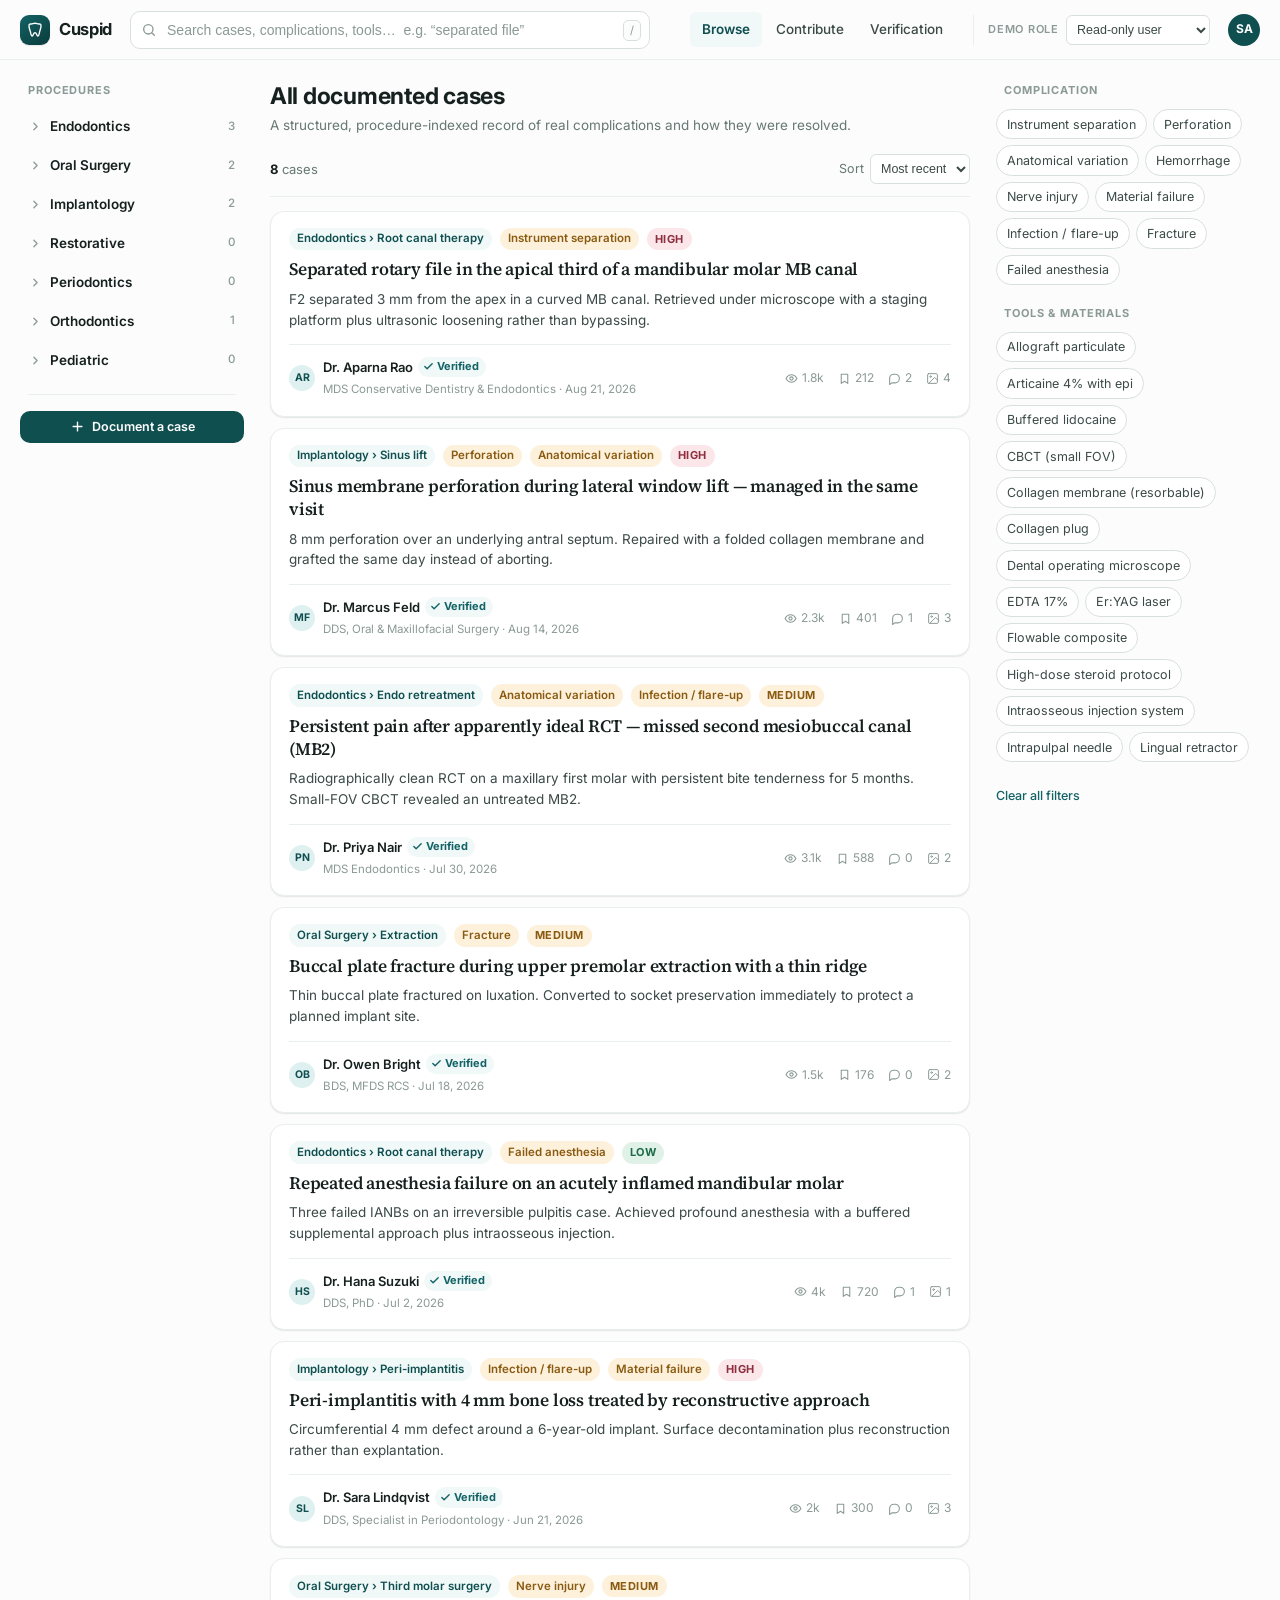
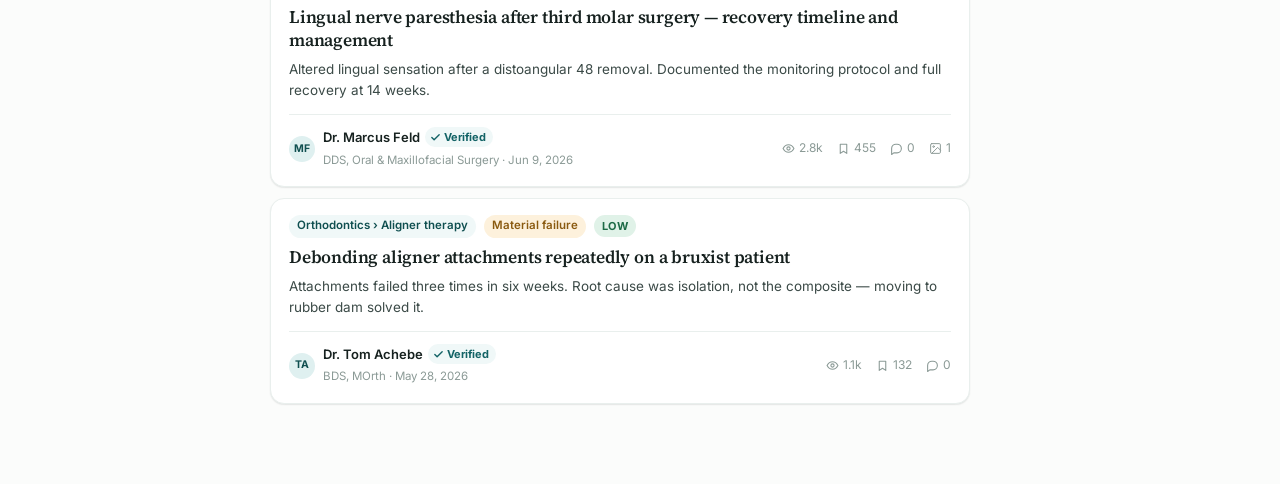
==== prototype/index.html @ 72bc28b9 "First Commit" ====
<!DOCTYPE html>
<html lang="en">
<head>
<meta charset="utf-8">
<meta name="viewport" content="width=device-width, initial-scale=1">
<title>Cuspid — clinical case knowledge base for dentists</title>
<link rel="preconnect" href="https://fonts.googleapis.com">
<link rel="preconnect" href="https://fonts.gstatic.com" crossorigin>
<link href="https://fonts.googleapis.com/css2?family=Inter:wght@400;500;600;700&family=Source+Serif+4:opsz,wght@8..60,400;8..60,600&display=swap" rel="stylesheet">
<link rel="stylesheet" href="styles.css">
</head>
<body>

<!-- ── Top bar ─────────────────────────────────────────────────────────── -->
<header class="topbar">
  <a class="brand" href="#/browse">
    <span class="brand-mark" aria-hidden="true">
      <svg viewBox="0 0 24 24" fill="none" stroke="currentColor" stroke-width="1.8" stroke-linecap="round" stroke-linejoin="round">
        <path d="M12 3c-2.2 0-3.2 1-5 1S4 3.4 4 6.5c0 3 1 4.6 1.7 7.2.6 2.2.8 6.3 2.6 6.3 1.6 0 1.3-4.5 3.7-4.5s2.1 4.5 3.7 4.5c1.8 0 2-4.1 2.6-6.3C19 11.1 20 9.5 20 6.5 20 3.4 18.8 4 17 4s-2.8-1-5-1z"/>
      </svg>
    </span>
    <span class="brand-name">Cuspid</span>
  </a>

  <div class="search-wrap">
    <svg class="search-icon" viewBox="0 0 24 24" fill="none" stroke="currentColor" stroke-width="2" stroke-linecap="round"><circle cx="11" cy="11" r="7"/><path d="m20 20-3.5-3.5"/></svg>
    <input id="globalSearch" class="search" type="search" autocomplete="off"
           placeholder="Search cases, complications, tools…  e.g. “separated file”">
    <kbd class="search-kbd">/</kbd>
  </div>

  <nav class="topnav">
    <a class="topnav-link" href="#/browse">Browse</a>
    <a class="topnav-link" href="#/contribute">Contribute</a>
    <a class="topnav-link" href="#/verify">Verification</a>
  </nav>

  <div class="role-switch" title="Demo only — switch role to see permission differences">
    <span class="role-switch-label">Demo role</span>
    <select id="roleSelect">
      <option value="reader">Read-only user</option>
      <option value="pending">Verification pending</option>
      <option value="contributor">Verified contributor</option>
    </select>
  </div>

  <div class="avatar" id="avatar" title="Dr. Sanskar Agrawal">SA</div>
</header>

<!-- ── Routed view ─────────────────────────────────────────────────────── -->
<main id="view" class="view"></main>

<div id="toast" class="toast" role="status" aria-live="polite"></div>

<script src="data.js"></script>
<script src="app.js"></script>
</body>
</html>
---- prototype/styles.css ----
/* ============================================================
   Cuspid prototype — design tokens
   Calm clinical palette: deep teal primary, warm neutral greys.
   Deliberately not a feed: dense, structured, library-like.
   ============================================================ */
:root {
  --teal-900:#0b3b3c; --teal-800:#0f4f50; --teal-700:#136366;
  --teal-600:#177b7e; --teal-100:#dff0f0; --teal-50:#f0f8f8;

  --ink-900:#16211f; --ink-700:#3b4a47; --ink-500:#677874;
  --ink-400:#8b9a96; --ink-200:#d8e0de; --ink-100:#e9efed;
  --paper:#fbfcfb; --white:#fff;

  --amber-700:#8a5a10; --amber-100:#fdf1dc;
  --rose-700:#8e2f3f;  --rose-100:#fbe6e9;
  --green-700:#1d6b47; --green-100:#e0f2e8;

  --r-sm:6px; --r-md:10px; --r-lg:14px; --r-xl:20px;
  --sh-1:0 1px 2px rgba(16,32,30,.06), 0 1px 1px rgba(16,32,30,.04);
  --sh-2:0 4px 14px rgba(16,32,30,.07), 0 1px 3px rgba(16,32,30,.05);
  --sh-3:0 18px 44px rgba(16,32,30,.13);
  --topbar-h:60px;
}

*,*::before,*::after{box-sizing:border-box}
html,body{margin:0;padding:0}
body{
  font-family:Inter,-apple-system,"Segoe UI",sans-serif;
  color:var(--ink-900); background:var(--paper);
  font-size:14.5px; line-height:1.55;
  -webkit-font-smoothing:antialiased;
}
a{color:inherit;text-decoration:none}
button{font:inherit;cursor:pointer}
h1,h2,h3,h4{margin:0;line-height:1.25;letter-spacing:-.011em}
::selection{background:var(--teal-100)}

/* ── Top bar ─────────────────────────────────────────────── */
.topbar{
  position:sticky; top:0; z-index:50; height:var(--topbar-h);
  display:flex; align-items:center; gap:18px; padding:0 20px;
  background:rgba(251,252,251,.86); backdrop-filter:blur(12px);
  border-bottom:1px solid var(--ink-100);
}
.brand{display:flex;align-items:center;gap:9px;flex-shrink:0}
.brand-mark{
  width:30px;height:30px;border-radius:9px;display:grid;place-items:center;
  background:linear-gradient(145deg,var(--teal-700),var(--teal-900));
  color:#fff;box-shadow:var(--sh-1);
}
.brand-mark svg{width:18px;height:18px}
.brand-name{font-weight:700;font-size:16.5px;letter-spacing:-.02em}

.search-wrap{position:relative;flex:1;max-width:520px}
.search{
  width:100%;height:38px;padding:0 38px 0 36px;
  border:1px solid var(--ink-200);border-radius:var(--r-md);
  background:var(--white);color:var(--ink-900);font-size:14px;
  transition:border-color .15s, box-shadow .15s;
}
.search::placeholder{color:var(--ink-400)}
.search:focus{outline:none;border-color:var(--teal-600);box-shadow:0 0 0 3px var(--teal-50)}
.search-icon{position:absolute;left:11px;top:11px;width:16px;height:16px;color:var(--ink-400)}
.search-kbd{
  position:absolute;right:9px;top:9px;font-size:11px;font-family:inherit;
  color:var(--ink-400);border:1px solid var(--ink-200);border-radius:5px;
  padding:1px 6px;background:var(--paper);
}
.search:focus ~ .search-kbd{display:none}

.topnav{display:flex;gap:2px;margin-left:auto}
.topnav-link{
  padding:7px 12px;border-radius:var(--r-sm);font-weight:500;
  color:var(--ink-700);font-size:13.5px;transition:background .13s,color .13s;
}
.topnav-link:hover{background:var(--ink-100);color:var(--ink-900)}
.topnav-link.active{background:var(--teal-50);color:var(--teal-800);font-weight:600}

.role-switch{display:flex;align-items:center;gap:7px;padding-left:14px;border-left:1px solid var(--ink-100)}
.role-switch-label{font-size:11px;text-transform:uppercase;letter-spacing:.07em;color:var(--ink-400);font-weight:600}
#roleSelect{
  height:30px;border:1px solid var(--ink-200);border-radius:var(--r-sm);
  background:var(--white);color:var(--ink-700);font-size:12.5px;padding:0 6px;
}
.avatar{
  width:32px;height:32px;border-radius:50%;display:grid;place-items:center;
  background:var(--teal-800);color:#fff;font-size:12px;font-weight:700;flex-shrink:0;
}

/* ── Layout ──────────────────────────────────────────────── */
.view{max-width:1400px;margin:0 auto;padding:22px 20px 80px}
.layout{display:grid;grid-template-columns:224px minmax(0,1fr) 264px;gap:26px;align-items:start}
.rail{position:sticky;top:calc(var(--topbar-h) + 22px)}

/* ── Sidebar: procedure taxonomy ─────────────────────────── */
.rail-title{
  font-size:11px;font-weight:700;text-transform:uppercase;letter-spacing:.08em;
  color:var(--ink-400);margin:0 0 10px 8px;
}
.tax-group{margin-bottom:4px}
.tax-parent{
  display:flex;align-items:center;gap:8px;width:100%;text-align:left;
  padding:7px 9px;border:0;background:none;border-radius:var(--r-sm);
  font-weight:600;font-size:13.5px;color:var(--ink-900);
}
.tax-parent:hover{background:var(--ink-100)}
.tax-parent .chev{width:13px;height:13px;color:var(--ink-400);transition:transform .16s}
.tax-group.open .tax-parent .chev{transform:rotate(90deg)}
.tax-parent .cnt{margin-left:auto;font-size:11.5px;color:var(--ink-400);font-weight:500}
.tax-children{display:none;padding:2px 0 6px 21px}
.tax-group.open .tax-children{display:block}
.tax-child{
  display:flex;align-items:center;width:100%;text-align:left;gap:8px;
  padding:5.5px 9px;border:0;background:none;border-radius:var(--r-sm);
  font-size:13px;color:var(--ink-700);
}
.tax-child:hover{background:var(--ink-100);color:var(--ink-900)}
.tax-child.active{background:var(--teal-800);color:#fff;font-weight:600}
.tax-child.active .cnt{color:rgba(255,255,255,.75)}
.tax-child .cnt{margin-left:auto;font-size:11.5px;color:var(--ink-400)}
.rail-divider{height:1px;background:var(--ink-100);margin:16px 8px}

/* ── Filters (right rail) ────────────────────────────────── */
.filter-block{margin-bottom:20px}
.chips{display:flex;flex-wrap:wrap;gap:6px}
.chip{
  padding:4.5px 10px;border:1px solid var(--ink-200);border-radius:999px;
  background:var(--white);font-size:12.5px;color:var(--ink-700);
  transition:all .13s;
}
.chip:hover{border-color:var(--teal-600);color:var(--teal-800)}
.chip.on{background:var(--teal-800);border-color:var(--teal-800);color:#fff;font-weight:500}
.clear-link{
  margin-top:4px;font-size:12.5px;color:var(--teal-700);font-weight:500;
  background:none;border:0;padding:0;
}
.clear-link:hover{text-decoration:underline}

/* ── Results header ─────────────────────────────────────── */
.page-head{margin-bottom:18px}
.page-head h1{font-size:23px;font-weight:700}
.page-head .sub{color:var(--ink-500);font-size:13.5px;margin-top:4px}
.crumbs{font-size:12.5px;color:var(--ink-400);margin-bottom:6px;font-weight:500}
.results-bar{
  display:flex;align-items:center;gap:12px;margin-bottom:14px;
  padding-bottom:12px;border-bottom:1px solid var(--ink-100);
}
.results-count{font-size:13px;color:var(--ink-500)}
.results-count b{color:var(--ink-900)}
.sort-wrap{margin-left:auto;display:flex;align-items:center;gap:6px}
.sort-wrap span{font-size:12.5px;color:var(--ink-500)}
#sortSelect{
  height:30px;border:1px solid var(--ink-200);border-radius:var(--r-sm);
  background:var(--white);font-size:12.5px;padding:0 6px;color:var(--ink-700);
}

/* ── Case cards ─────────────────────────────────────────── */
.case-list{display:flex;flex-direction:column;gap:11px}
.case-card{
  display:block;background:var(--white);border:1px solid var(--ink-100);
  border-radius:var(--r-lg);padding:16px 18px;box-shadow:var(--sh-1);
  transition:box-shadow .16s, border-color .16s, transform .16s;
}
.case-card:hover{box-shadow:var(--sh-2);border-color:var(--ink-200);transform:translateY(-1px)}
.case-meta-top{display:flex;align-items:center;gap:8px;flex-wrap:wrap;margin-bottom:8px}
.case-title{font-family:"Source Serif 4",Georgia,serif;font-size:17.5px;font-weight:600;line-height:1.32}
.case-summary{color:var(--ink-700);font-size:13.5px;margin-top:7px}
.case-foot{display:flex;align-items:center;gap:14px;margin-top:13px;padding-top:12px;border-top:1px solid var(--ink-100);flex-wrap:wrap}
.byline{display:flex;align-items:center;gap:8px;min-width:0}
.byline .av{
  width:26px;height:26px;border-radius:50%;flex-shrink:0;display:grid;place-items:center;
  background:var(--teal-100);color:var(--teal-800);font-size:10.5px;font-weight:700;
}
.byline-name{font-size:13px;font-weight:600;display:flex;align-items:center;gap:5px}
.byline-sub{font-size:11.5px;color:var(--ink-400)}
.stat-row{margin-left:auto;display:flex;gap:14px;font-size:12px;color:var(--ink-400)}
.stat-row span{display:flex;align-items:center;gap:4px}
.stat-row svg{width:13px;height:13px}

/* ── Badges / tags ──────────────────────────────────────── */
.tag{
  font-size:11.5px;font-weight:600;padding:2.5px 8px;border-radius:999px;
  background:var(--ink-100);color:var(--ink-700);white-space:nowrap;
}
.tag-proc{background:var(--teal-50);color:var(--teal-800)}
.tag-comp{background:var(--amber-100);color:var(--amber-700)}
.tag-tool{background:var(--white);border:1px solid var(--ink-200);color:var(--ink-700);font-weight:500}
.diff{font-size:11px;font-weight:700;letter-spacing:.04em;text-transform:uppercase;padding:2.5px 8px;border-radius:999px}
.diff-Low{background:var(--green-100);color:var(--green-700)}
.diff-Medium{background:var(--amber-100);color:var(--amber-700)}
.diff-High{background:var(--rose-100);color:var(--rose-700)}
.verified{
  display:inline-flex;align-items:center;gap:3px;font-size:11px;font-weight:700;
  color:var(--teal-700);background:var(--teal-50);padding:1.5px 7px 1.5px 5px;border-radius:999px;
}
.verified svg{width:11px;height:11px}

/* ── Buttons ────────────────────────────────────────────── */
.btn{
  display:inline-flex;align-items:center;justify-content:center;gap:7px;
  height:38px;padding:0 16px;border-radius:var(--r-md);border:1px solid transparent;
  font-weight:600;font-size:13.5px;transition:all .14s;
}
.btn svg{width:15px;height:15px}
.btn-primary{background:var(--teal-800);color:#fff}
.btn-primary:hover{background:var(--teal-900)}
.btn-ghost{background:var(--white);border-color:var(--ink-200);color:var(--ink-900)}
.btn-ghost:hover{border-color:var(--ink-400);background:var(--paper)}
.btn-block{width:100%}
.btn[disabled]{opacity:.5;cursor:not-allowed}
.btn-sm{height:32px;padding:0 12px;font-size:12.5px}

/* ── Case detail ────────────────────────────────────────── */
.detail{display:grid;grid-template-columns:minmax(0,1fr) 288px;gap:34px;align-items:start;max-width:1180px;margin:0 auto}
.back-link{display:inline-flex;align-items:center;gap:6px;font-size:13px;color:var(--ink-500);font-weight:500;margin-bottom:14px}
.back-link:hover{color:var(--teal-800)}
.back-link svg{width:14px;height:14px}
.detail h1{font-family:"Source Serif 4",Georgia,serif;font-size:31px;font-weight:600;line-height:1.22;margin-bottom:12px}
.detail-byline{
  display:flex;align-items:center;gap:11px;padding:13px 0;
  border-top:1px solid var(--ink-100);border-bottom:1px solid var(--ink-100);margin-bottom:26px;
}
.detail-byline .av{width:38px;height:38px;font-size:13px}

.section{margin-bottom:28px}
.section-label{
  font-size:11px;font-weight:700;text-transform:uppercase;letter-spacing:.09em;
  color:var(--teal-700);margin-bottom:9px;
}
.section p{margin:0;color:var(--ink-700);font-size:15px;line-height:1.68}
.steps{margin:0;padding:0;list-style:none;counter-reset:s}
.steps li{
  counter-increment:s;position:relative;padding:0 0 15px 38px;
  color:var(--ink-700);font-size:14.5px;line-height:1.6;
}
.steps li::before{
  content:counter(s);position:absolute;left:0;top:0;
  width:25px;height:25px;border-radius:50%;display:grid;place-items:center;
  background:var(--teal-50);color:var(--teal-800);font-size:11.5px;font-weight:700;
}
.steps li:not(:last-child)::after{
  content:"";position:absolute;left:12px;top:29px;bottom:4px;width:1.5px;background:var(--ink-100);
}
.callout{
  background:var(--teal-50);border:1px solid var(--teal-100);
  border-radius:var(--r-lg);padding:16px 18px;
}
.callout .section-label{margin-bottom:8px}
.callout ul{margin:0;padding-left:19px}
.callout li{color:var(--ink-700);font-size:14.5px;line-height:1.6;margin-bottom:7px}
.callout li:last-child{margin-bottom:0}
.outcome{
  border-left:3px solid var(--green-700);background:var(--green-100);
  padding:13px 16px;border-radius:0 var(--r-md) var(--r-md) 0;
}
.outcome p{color:#14512f}

/* media grid */
.media-grid{display:grid;grid-template-columns:repeat(auto-fill,minmax(155px,1fr));gap:11px}
.media-item{
  aspect-ratio:4/3;border-radius:var(--r-md);border:1px solid var(--ink-200);
  background:linear-gradient(150deg,#eef3f2,#e2eae8);
  display:flex;flex-direction:column;align-items:center;justify-content:center;gap:7px;
  color:var(--ink-500);font-size:11.5px;text-align:center;padding:10px;position:relative;overflow:hidden;
}
.media-item svg{width:22px;height:22px;color:var(--ink-400)}
.media-item .badge{position:absolute;top:7px;left:7px;font-size:9.5px;font-weight:700;text-transform:uppercase;letter-spacing:.05em;background:rgba(11,59,60,.78);color:#fff;padding:2px 6px;border-radius:4px}

/* comments */
.comment{display:flex;gap:11px;padding:14px 0;border-bottom:1px solid var(--ink-100)}
.comment .av{width:30px;height:30px;border-radius:50%;flex-shrink:0;display:grid;place-items:center;background:var(--ink-100);color:var(--ink-700);font-size:11px;font-weight:700}
.comment-body{min-width:0}
.comment-head{display:flex;align-items:center;gap:7px;margin-bottom:3px}
.comment-head .nm{font-size:13px;font-weight:600}
.comment-head .dt{font-size:11.5px;color:var(--ink-400)}
.comment-text{font-size:14px;color:var(--ink-700)}

/* detail sidecar */
.sidecar{position:sticky;top:calc(var(--topbar-h) + 22px);display:flex;flex-direction:column;gap:14px}
.panel{background:var(--white);border:1px solid var(--ink-100);border-radius:var(--r-lg);padding:16px;box-shadow:var(--sh-1)}
.panel h4{font-size:11px;font-weight:700;text-transform:uppercase;letter-spacing:.08em;color:var(--ink-400);margin-bottom:11px}
.kv{display:flex;flex-direction:column;gap:11px}
.kv-row{display:flex;flex-direction:column;gap:3px}
.kv-row .k{font-size:11.5px;color:var(--ink-400);font-weight:600}
.kv-row .v{font-size:13.5px;color:var(--ink-900)}
.tool-list{display:flex;flex-wrap:wrap;gap:6px}

/* ── Contribute form ───────────────────────────────────── */
.form-wrap{max-width:760px;margin:0 auto}
.form-card{background:var(--white);border:1px solid var(--ink-100);border-radius:var(--r-xl);padding:26px 28px;box-shadow:var(--sh-1)}
.field{margin-bottom:19px}
.field label{display:block;font-size:12.5px;font-weight:600;color:var(--ink-900);margin-bottom:6px}
.field .hint{font-size:12px;color:var(--ink-400);font-weight:400;margin-top:4px}
.field input[type=text],.field textarea,.field select{
  width:100%;border:1px solid var(--ink-200);border-radius:var(--r-md);
  padding:9px 11px;font:inherit;font-size:14px;color:var(--ink-900);background:var(--white);
  transition:border-color .14s,box-shadow .14s;
}
.field textarea{min-height:96px;resize:vertical;line-height:1.6}
.field input:focus,.field textarea:focus,.field select:focus{outline:none;border-color:var(--teal-600);box-shadow:0 0 0 3px var(--teal-50)}
.field-row{display:grid;grid-template-columns:1fr 1fr;gap:14px}
.dropzone{
  border:1.5px dashed var(--ink-200);border-radius:var(--r-lg);padding:26px;
  text-align:center;color:var(--ink-500);font-size:13px;background:var(--paper);
}
.dropzone svg{width:26px;height:26px;color:var(--ink-400);margin-bottom:7px}
.form-actions{display:flex;gap:10px;justify-content:flex-end;margin-top:24px;padding-top:20px;border-top:1px solid var(--ink-100)}
.form-steps{display:flex;gap:8px;margin-bottom:22px}
.form-step{flex:1;padding-top:9px;border-top:3px solid var(--ink-100);font-size:12px;color:var(--ink-400);font-weight:600}
.form-step.on{border-top-color:var(--teal-700);color:var(--teal-800)}

/* ── Gate / empty states ───────────────────────────────── */
.gate{
  max-width:560px;margin:60px auto;text-align:center;
  background:var(--white);border:1px solid var(--ink-100);border-radius:var(--r-xl);
  padding:40px 34px;box-shadow:var(--sh-2);
}
.gate-icon{
  width:52px;height:52px;border-radius:15px;margin:0 auto 18px;display:grid;place-items:center;
  background:var(--amber-100);color:var(--amber-700);
}
.gate-icon svg{width:25px;height:25px}
.gate h2{font-size:20px;margin-bottom:9px}
.gate p{color:var(--ink-500);font-size:14px;margin:0 auto 22px;max-width:420px}
.gate-actions{display:flex;gap:10px;justify-content:center}
.empty{text-align:center;padding:64px 20px;color:var(--ink-400)}
.empty h3{font-size:16px;color:var(--ink-700);margin-bottom:6px}

/* ── Verification page ─────────────────────────────────── */
.verify-wrap{max-width:820px;margin:0 auto}
.status-banner{
  display:flex;align-items:center;gap:14px;padding:16px 18px;border-radius:var(--r-lg);
  margin-bottom:22px;border:1px solid;
}
.status-banner .si{width:38px;height:38px;border-radius:11px;display:grid;place-items:center;flex-shrink:0}
.status-banner .si svg{width:19px;height:19px}
.status-banner h3{font-size:15px;margin-bottom:2px}
.status-banner p{margin:0;font-size:13px;opacity:.85}
.sb-pending{background:var(--amber-100);border-color:#f0dcb4;color:var(--amber-700)}
.sb-pending .si{background:#f6e3bd}
.sb-ok{background:var(--green-100);border-color:#c3e3d1;color:var(--green-700)}
.sb-ok .si{background:#cdeadb}
.sb-none{background:var(--ink-100);border-color:var(--ink-200);color:var(--ink-700)}
.sb-none .si{background:var(--white)}

.vsteps{list-style:none;margin:0;padding:0}
.vstep{display:flex;gap:13px;padding:14px 0;border-bottom:1px solid var(--ink-100)}
.vstep:last-child{border-bottom:0}
.vstep .dot{
  width:22px;height:22px;border-radius:50%;flex-shrink:0;display:grid;place-items:center;
  font-size:11px;font-weight:700;margin-top:1px;
}
.vstep .dot svg{width:12px;height:12px}
.vstep.done .dot{background:var(--green-700);color:#fff}
.vstep.pending .dot{background:var(--amber-100);color:var(--amber-700);border:1.5px solid #e9c887}
.vstep.todo .dot{background:var(--white);border:1.5px solid var(--ink-200);color:var(--ink-400)}
.vstep .txt{font-size:14px;font-weight:500}
.vstep .st{font-size:12px;color:var(--ink-400);margin-top:2px}
.vstep .act{margin-left:auto}

/* ── Toast ─────────────────────────────────────────────── */
.toast{
  position:fixed;left:50%;bottom:28px;transform:translate(-50%,20px);
  background:var(--ink-900);color:#fff;padding:11px 18px;border-radius:var(--r-md);
  font-size:13.5px;font-weight:500;box-shadow:var(--sh-3);
  opacity:0;pointer-events:none;transition:all .22s;z-index:100;
}
.toast.show{opacity:1;transform:translate(-50%,0)}

/* ── Responsive ────────────────────────────────────────── */
@media (max-width:1140px){
  .layout{grid-template-columns:200px minmax(0,1fr)}
  .layout > .rail-right{display:none}
  .detail{grid-template-columns:minmax(0,1fr)}
  .sidecar{position:static}
}
@media (max-width:820px){
  .layout{grid-template-columns:minmax(0,1fr)}
  .layout > .rail-left{display:none}
  .topnav,.role-switch-label{display:none}
  .view{padding:16px 14px 60px}
  .detail h1{font-size:24px}
  .field-row{grid-template-columns:1fr}
}
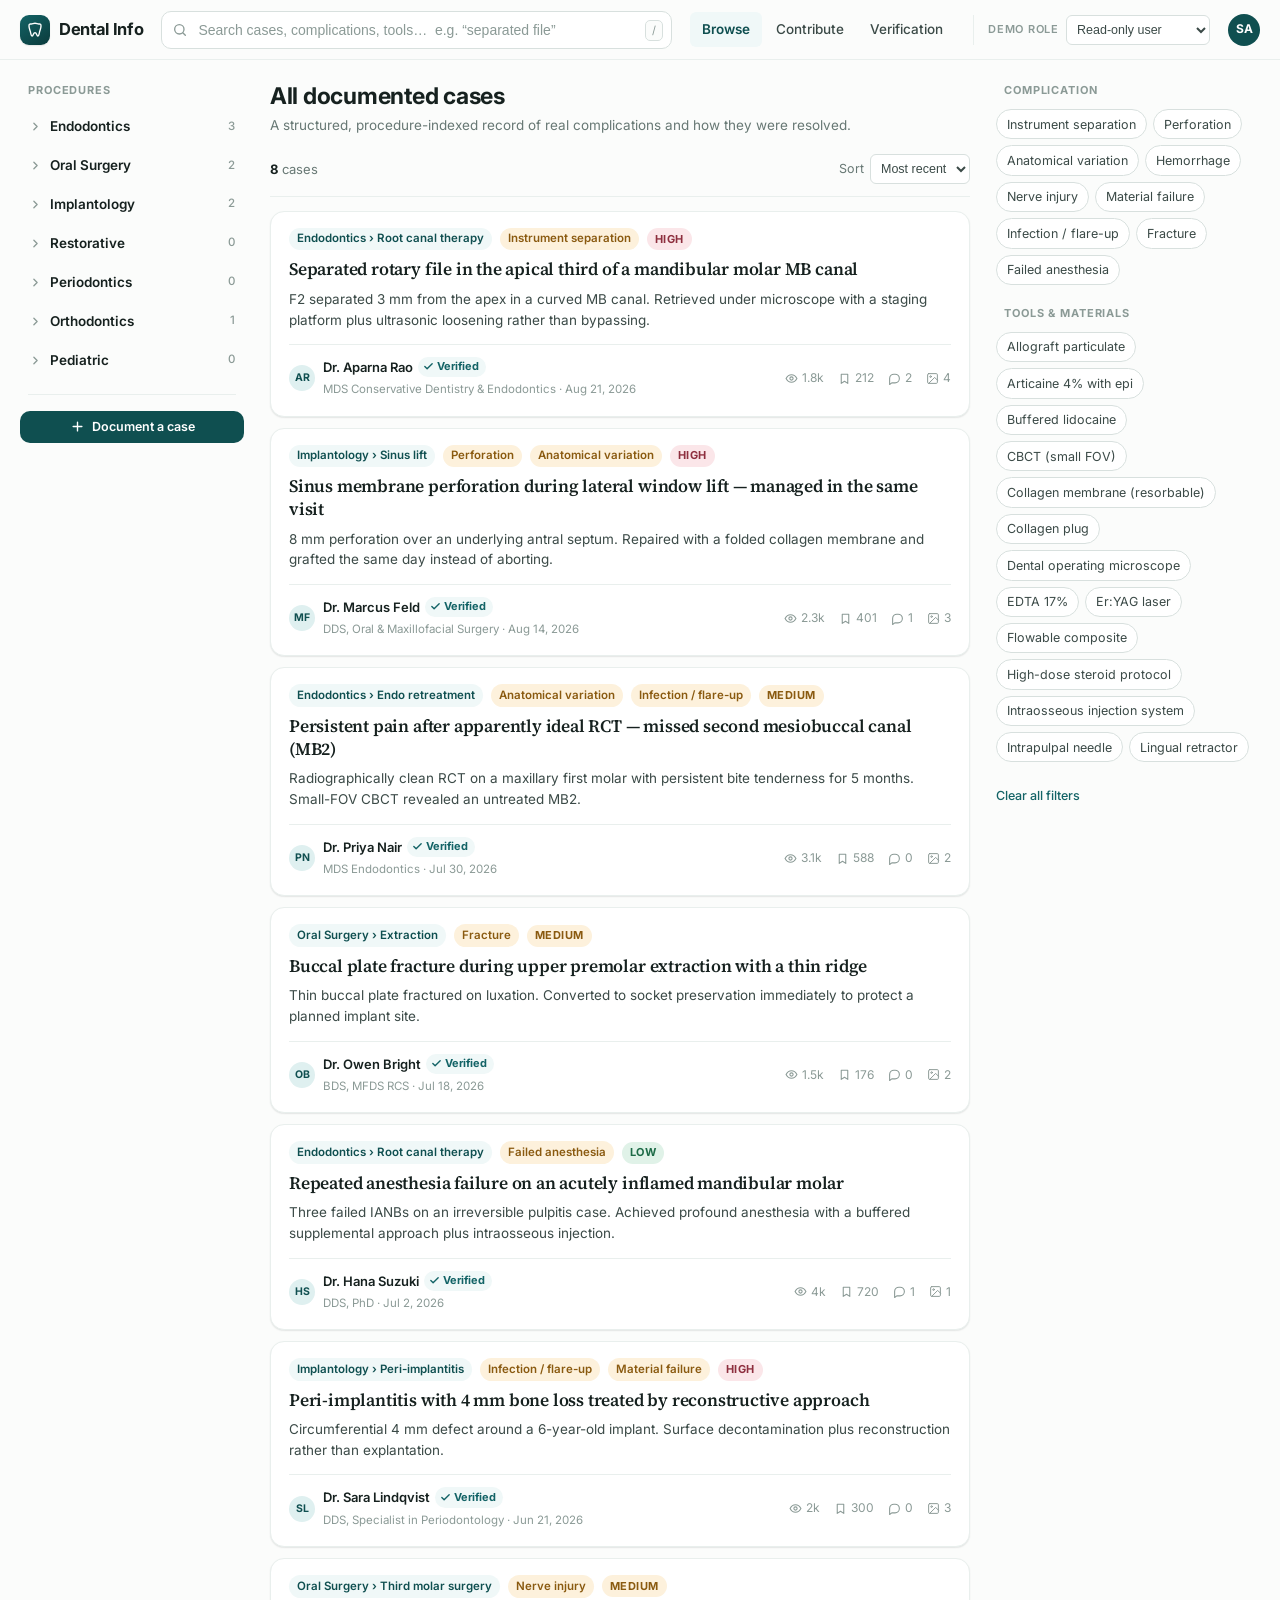
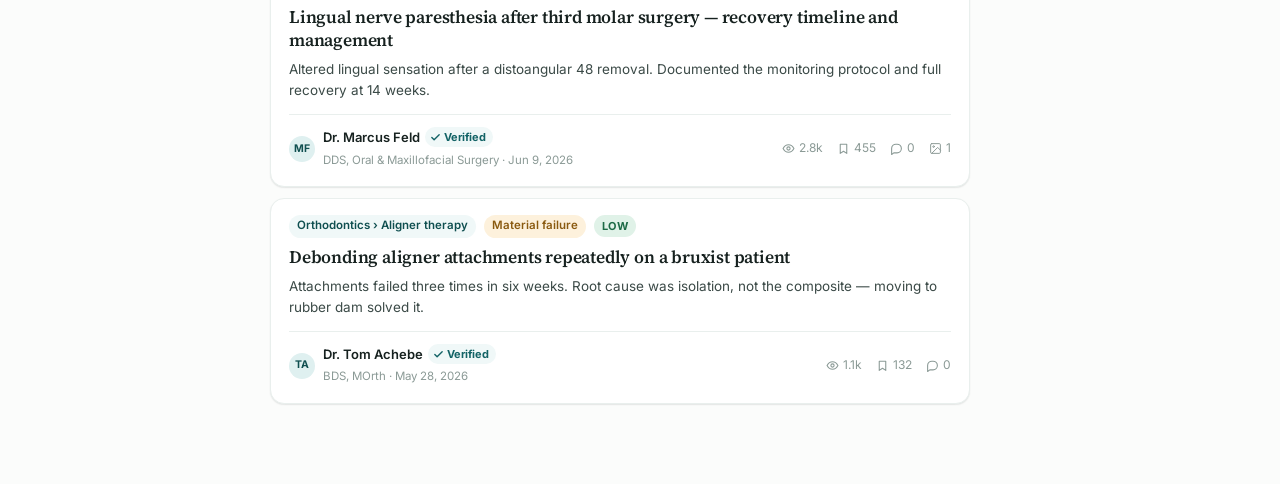
==== commit f01a3eb8: "Title Change" ====
--- a/prototype/index.html
+++ b/prototype/index.html
@@ -3,7 +3,7 @@
 <head>
 <meta charset="utf-8">
 <meta name="viewport" content="width=device-width, initial-scale=1">
-<title>Cuspid — clinical case knowledge base for dentists</title>
+<title>Dental Info — clinical case knowledge base for dentists</title>
 <link rel="preconnect" href="https://fonts.googleapis.com">
 <link rel="preconnect" href="https://fonts.gstatic.com" crossorigin>
 <link href="https://fonts.googleapis.com/css2?family=Inter:wght@400;500;600;700&family=Source+Serif+4:opsz,wght@8..60,400;8..60,600&display=swap" rel="stylesheet">
@@ -19,7 +19,7 @@
         <path d="M12 3c-2.2 0-3.2 1-5 1S4 3.4 4 6.5c0 3 1 4.6 1.7 7.2.6 2.2.8 6.3 2.6 6.3 1.6 0 1.3-4.5 3.7-4.5s2.1 4.5 3.7 4.5c1.8 0 2-4.1 2.6-6.3C19 11.1 20 9.5 20 6.5 20 3.4 18.8 4 17 4s-2.8-1-5-1z"/>
       </svg>
     </span>
-    <span class="brand-name">Cuspid</span>
+    <span class="brand-name">Dental Info</span>
   </a>
 
   <div class="search-wrap">
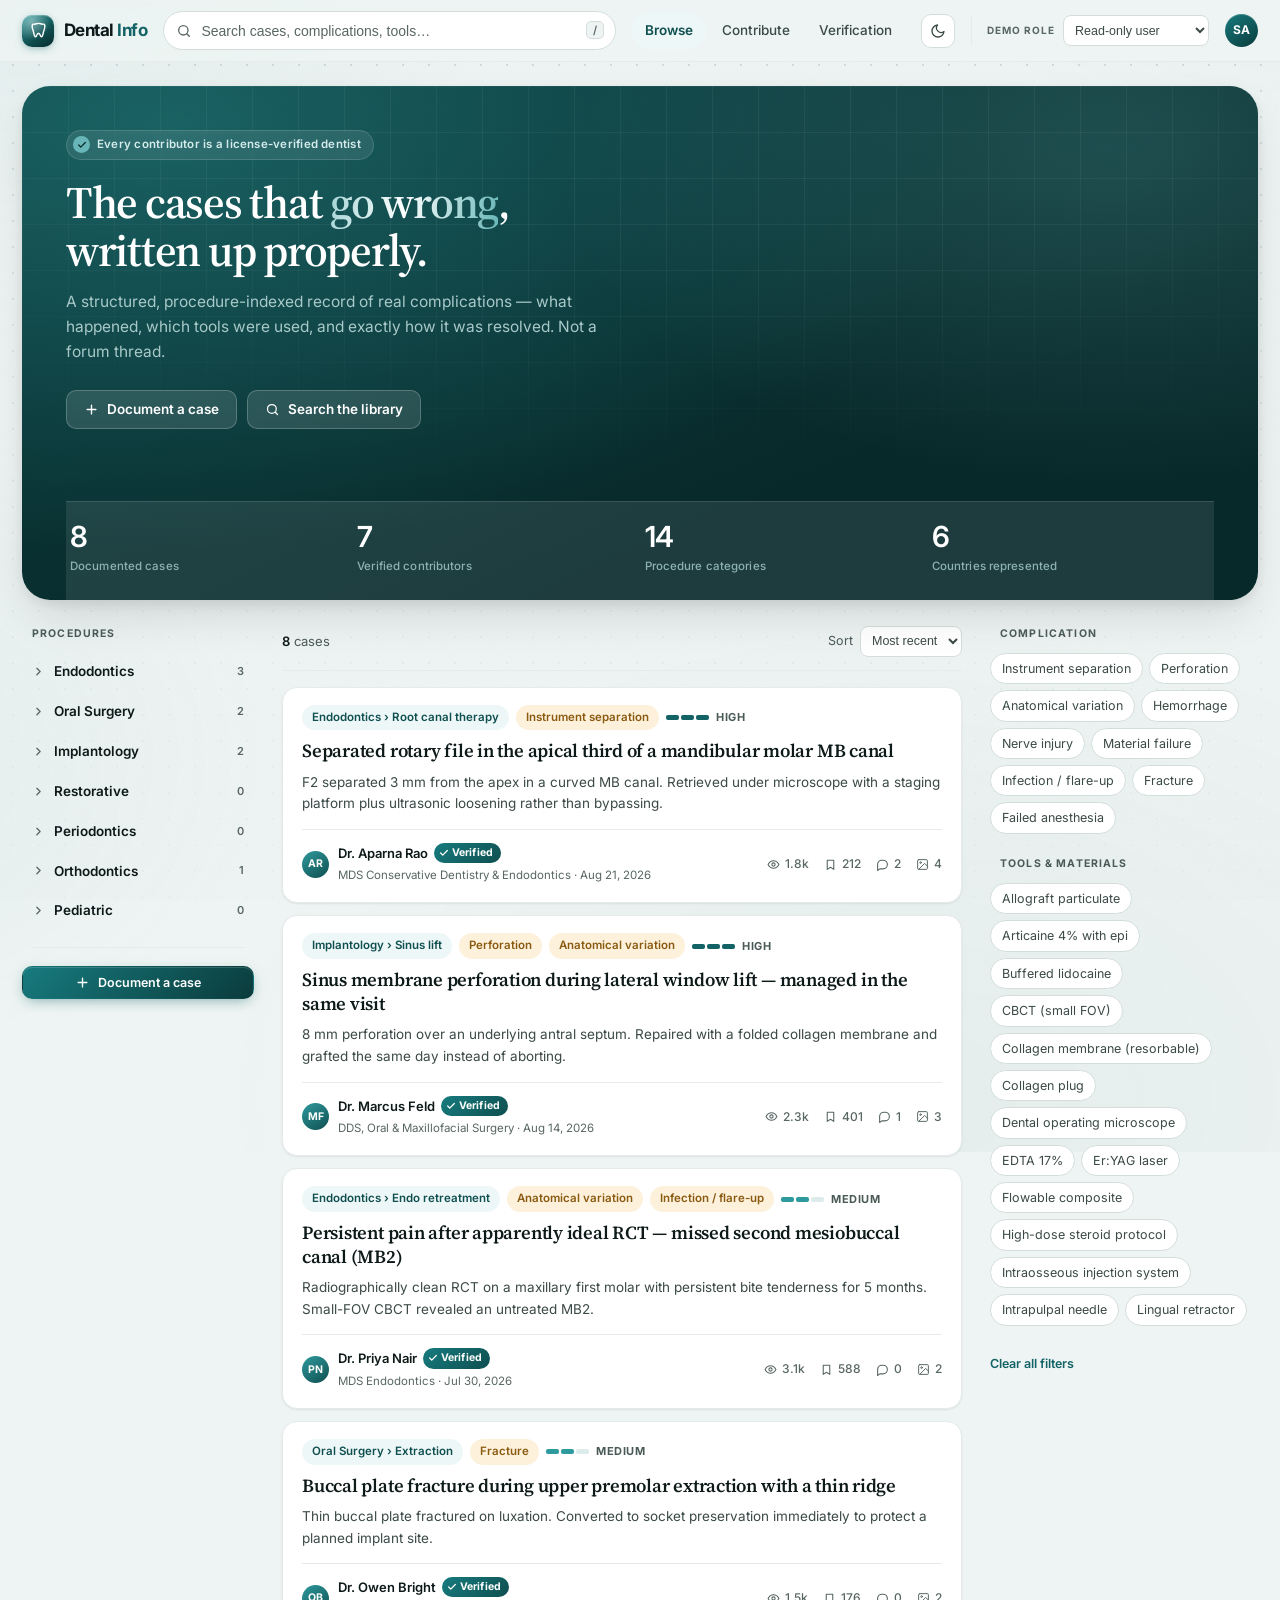
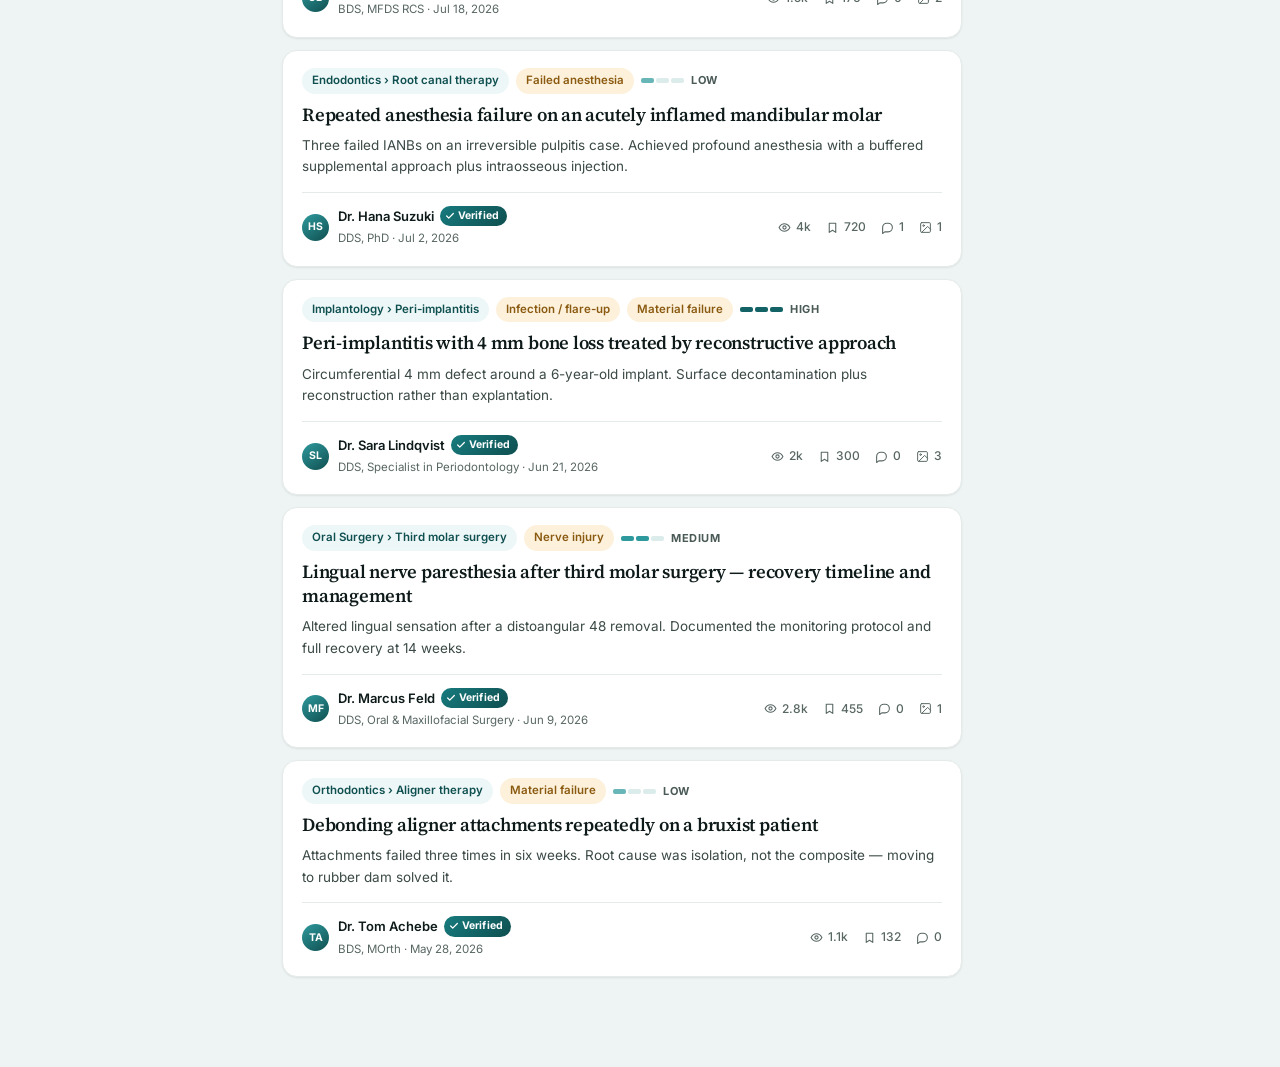
==== commit 87a70353: "updated frontend" ====
--- a/prototype/index.html
+++ b/prototype/index.html
@@ -3,10 +3,22 @@
 <head>
 <meta charset="utf-8">
 <meta name="viewport" content="width=device-width, initial-scale=1">
+<meta name="color-scheme" content="light dark">
 <title>Dental Info — clinical case knowledge base for dentists</title>
+
+<!-- Apply the saved theme before first paint so there is no flash -->
+<script>
+  (function () {
+    try {
+      var t = localStorage.getItem("dentalinfo-theme");
+      if (t) document.documentElement.setAttribute("data-theme", t);
+    } catch (e) {}
+  })();
+</script>
+
 <link rel="preconnect" href="https://fonts.googleapis.com">
 <link rel="preconnect" href="https://fonts.gstatic.com" crossorigin>
-<link href="https://fonts.googleapis.com/css2?family=Inter:wght@400;500;600;700&family=Source+Serif+4:opsz,wght@8..60,400;8..60,600&display=swap" rel="stylesheet">
+<link href="https://fonts.googleapis.com/css2?family=Inter:wght@400;500;600;700&family=Source+Serif+4:opsz,wght@8..60,400;8..60,600;8..60,700&display=swap" rel="stylesheet">
 <link rel="stylesheet" href="styles.css">
 </head>
 <body>
@@ -19,13 +31,14 @@
         <path d="M12 3c-2.2 0-3.2 1-5 1S4 3.4 4 6.5c0 3 1 4.6 1.7 7.2.6 2.2.8 6.3 2.6 6.3 1.6 0 1.3-4.5 3.7-4.5s2.1 4.5 3.7 4.5c1.8 0 2-4.1 2.6-6.3C19 11.1 20 9.5 20 6.5 20 3.4 18.8 4 17 4s-2.8-1-5-1z"/>
       </svg>
     </span>
-    <span class="brand-name">Dental Info</span>
+    <span class="brand-name">Dental<em> Info</em></span>
   </a>
 
   <div class="search-wrap">
     <svg class="search-icon" viewBox="0 0 24 24" fill="none" stroke="currentColor" stroke-width="2" stroke-linecap="round"><circle cx="11" cy="11" r="7"/><path d="m20 20-3.5-3.5"/></svg>
     <input id="globalSearch" class="search" type="search" autocomplete="off"
-           placeholder="Search cases, complications, tools…  e.g. “separated file”">
+           aria-label="Search cases"
+           placeholder="Search cases, complications, tools…">
     <kbd class="search-kbd">/</kbd>
   </div>
 
@@ -35,9 +48,14 @@
     <a class="topnav-link" href="#/verify">Verification</a>
   </nav>
 
+  <button class="icon-btn" id="themeToggle" title="Toggle light / dark" aria-label="Toggle light or dark theme">
+    <svg class="moon" viewBox="0 0 24 24" fill="none" stroke="currentColor" stroke-width="2" stroke-linecap="round" stroke-linejoin="round"><path d="M21 12.8A9 9 0 1 1 11.2 3a7 7 0 0 0 9.8 9.8z"/></svg>
+    <svg class="sun" viewBox="0 0 24 24" fill="none" stroke="currentColor" stroke-width="2" stroke-linecap="round" stroke-linejoin="round"><circle cx="12" cy="12" r="4.5"/><path d="M12 2v2m0 16v2M2 12h2m16 0h2M4.9 4.9l1.4 1.4m11.4 11.4 1.4 1.4M19.1 4.9l-1.4 1.4M6.3 17.7l-1.4 1.4"/></svg>
+  </button>
+
   <div class="role-switch" title="Demo only — switch role to see permission differences">
     <span class="role-switch-label">Demo role</span>
-    <select id="roleSelect">
+    <select id="roleSelect" aria-label="Demo role">
       <option value="reader">Read-only user</option>
       <option value="pending">Verification pending</option>
       <option value="contributor">Verified contributor</option>
--- a/prototype/styles.css
+++ b/prototype/styles.css
@@ -1,384 +1,773 @@
 /* ============================================================
-   Cuspid prototype — design tokens
-   Calm clinical palette: deep teal primary, warm neutral greys.
-   Deliberately not a feed: dense, structured, library-like.
+   Dental Info — visual system
+   Clinical credibility, but with depth, motion and a dark mode.
+   Colour decisions were run through the dataviz validator:
+     · procedure categories are NOT hue-coded (a 7-hue categorical
+       set failed CVD separation, worst pair ΔE 3.2 protan)
+     · difficulty uses a single-hue ORDINAL teal ramp, monotone in
+       lightness, validated light + dark, always paired with a label
    ============================================================ */
+
+/* ── Tokens: light ───────────────────────────────────────── */
 :root {
-  --teal-900:#0b3b3c; --teal-800:#0f4f50; --teal-700:#136366;
-  --teal-600:#177b7e; --teal-100:#dff0f0; --teal-50:#f0f8f8;
-
-  --ink-900:#16211f; --ink-700:#3b4a47; --ink-500:#677874;
-  --ink-400:#8b9a96; --ink-200:#d8e0de; --ink-100:#e9efed;
-  --paper:#fbfcfb; --white:#fff;
+  color-scheme: light;
+
+  /* brand teal ramp */
+  --t-950:#08292a; --t-900:#0b3b3c; --t-800:#0f4f50; --t-700:#136366;
+  --t-600:#177b7e; --t-500:#2f9a9d; --t-400:#68b6b8; --t-300:#a5d4d5;
+  --t-100:#dff0f0; --t-50:#f4faf9;
+
+  /* difficulty ordinal ramp (validated) */
+  --d-1:#68b6b8; --d-2:#2f9a9d; --d-3:#136366;
+  --d-track:#dbeceb;
+
+  /* surfaces & ink */
+  --surface:#ffffff;
+  --surface-2:#f7faf9;
+  --plane:#eef4f3;
+  --ink:#0d1a19;
+  --ink-2:#3b4a47;
+  --ink-3:#4a5a57;
+  --ink-4:#586764;
+  --line:#e4ebe9;
+  --line-2:#d3dedb;
+
+  --accent:#136366;
+  --accent-ink:#0f4f50;
+  --accent-wash:#eef7f7;
 
   --amber-700:#8a5a10; --amber-100:#fdf1dc;
   --rose-700:#8e2f3f;  --rose-100:#fbe6e9;
   --green-700:#1d6b47; --green-100:#e0f2e8;
 
-  --r-sm:6px; --r-md:10px; --r-lg:14px; --r-xl:20px;
-  --sh-1:0 1px 2px rgba(16,32,30,.06), 0 1px 1px rgba(16,32,30,.04);
-  --sh-2:0 4px 14px rgba(16,32,30,.07), 0 1px 3px rgba(16,32,30,.05);
-  --sh-3:0 18px 44px rgba(16,32,30,.13);
-  --topbar-h:60px;
-}
-
+  --r-sm:7px; --r-md:11px; --r-lg:15px; --r-xl:22px; --r-2xl:28px;
+
+  --sh-1:0 1px 2px rgba(10,26,25,.05), 0 1px 3px rgba(10,26,25,.04);
+  --sh-2:0 2px 6px rgba(10,26,25,.06), 0 8px 24px -8px rgba(10,26,25,.10);
+  --sh-3:0 4px 12px rgba(10,26,25,.08), 0 20px 48px -12px rgba(10,26,25,.16);
+  --sh-glow:0 0 0 1px rgba(19,99,102,.14), 0 12px 32px -10px rgba(19,99,102,.28);
+
+  --topbar-h:62px;
+  --ease:cubic-bezier(.22,.68,.36,1);
+}
+
+/* ── Tokens: dark (declared under both scopes, per palette spec) ── */
+@media (prefers-color-scheme: dark) {
+  :root:where(:not([data-theme="light"])) {
+    color-scheme: dark;
+    --d-1:#0f5457; --d-2:#2f9a9d; --d-3:#7fc4c6;
+    --d-track:#1e2c2b;
+    --surface:#141d1c;
+    --surface-2:#182322;
+    --plane:#0b1211;
+    --ink:#f2f6f5;
+    --ink-2:#c2cfcd;
+    --ink-3:#a2b4b0;
+    --ink-4:#84968f;
+    --line:#233130;
+    --line-2:#2e3f3d;
+    --accent:#68b6b8;
+    --accent-ink:#a5d4d5;
+    --accent-wash:#16302f;
+    --t-100:#16302f;
+    --amber-700:#e8b871; --amber-100:#33260f;
+    --rose-700:#eda1ad;  --rose-100:#331519;
+    --green-700:#7fd0a4; --green-100:#102b1e;
+    --sh-1:0 1px 2px rgba(0,0,0,.4);
+    --sh-2:0 2px 8px rgba(0,0,0,.44), 0 10px 28px -10px rgba(0,0,0,.6);
+    --sh-3:0 6px 16px rgba(0,0,0,.5), 0 24px 56px -14px rgba(0,0,0,.72);
+    --sh-glow:0 0 0 1px rgba(104,182,184,.22), 0 12px 32px -10px rgba(0,0,0,.6);
+  }
+}
+:root[data-theme="dark"] {
+  color-scheme: dark;
+  --d-1:#0f5457; --d-2:#2f9a9d; --d-3:#7fc4c6;
+  --d-track:#1e2c2b;
+  --surface:#141d1c;
+  --surface-2:#182322;
+  --plane:#0b1211;
+  --ink:#f2f6f5;
+  --ink-2:#c2cfcd;
+  --ink-3:#a2b4b0;
+  --ink-4:#84968f;
+  --line:#233130;
+  --line-2:#2e3f3d;
+  --accent:#68b6b8;
+  --accent-ink:#a5d4d5;
+  --accent-wash:#16302f;
+  --t-100:#16302f;
+  --amber-700:#e8b871; --amber-100:#33260f;
+  --rose-700:#eda1ad;  --rose-100:#331519;
+  --green-700:#7fd0a4; --green-100:#102b1e;
+  --sh-1:0 1px 2px rgba(0,0,0,.4);
+  --sh-2:0 2px 8px rgba(0,0,0,.44), 0 10px 28px -10px rgba(0,0,0,.6);
+  --sh-3:0 6px 16px rgba(0,0,0,.5), 0 24px 56px -14px rgba(0,0,0,.72);
+  --sh-glow:0 0 0 1px rgba(104,182,184,.22), 0 12px 32px -10px rgba(0,0,0,.6);
+}
+
+/* ── Base ────────────────────────────────────────────────── */
 *,*::before,*::after{box-sizing:border-box}
-html,body{margin:0;padding:0}
+/* the base plane lives on <html> so the grain layer (html::before)
+   is not painted over by an opaque <body> background */
+html{
+  scroll-behavior:smooth;
+  background:var(--plane);
+  transition:background .3s var(--ease);
+}
 body{
+  margin:0;
   font-family:Inter,-apple-system,"Segoe UI",sans-serif;
-  color:var(--ink-900); background:var(--paper);
   font-size:14.5px; line-height:1.55;
+  color:var(--ink); background:transparent;
   -webkit-font-smoothing:antialiased;
+  transition:color .3s var(--ease);
 }
 a{color:inherit;text-decoration:none}
-button{font:inherit;cursor:pointer}
-h1,h2,h3,h4{margin:0;line-height:1.25;letter-spacing:-.011em}
-::selection{background:var(--teal-100)}
+button{font:inherit;cursor:pointer;color:inherit}
+h1,h2,h3,h4{margin:0;line-height:1.2;letter-spacing:-.018em}
+::selection{background:var(--t-300);color:var(--t-950)}
+:focus-visible{outline:2px solid var(--accent);outline-offset:2px;border-radius:4px}
+
+::-webkit-scrollbar{width:11px;height:11px}
+::-webkit-scrollbar-track{background:transparent}
+::-webkit-scrollbar-thumb{background:var(--line-2);border-radius:99px;border:3px solid var(--plane)}
+::-webkit-scrollbar-thumb:hover{background:var(--ink-4)}
+
+/* ── Motion ──────────────────────────────────────────────── */
+@keyframes rise{from{opacity:0;transform:translateY(14px)}to{opacity:1;transform:none}}
+@keyframes fade{from{opacity:0}to{opacity:1}}
+@keyframes sheen{from{background-position:-200% 0}to{background-position:200% 0}}
+.rise{animation:rise .5s var(--ease) both}
+@media (prefers-reduced-motion:reduce){
+  *,*::before,*::after{animation-duration:.001ms!important;animation-delay:0s!important;transition-duration:.001ms!important}
+  html{scroll-behavior:auto}
+}
 
 /* ── Top bar ─────────────────────────────────────────────── */
 .topbar{
-  position:sticky; top:0; z-index:50; height:var(--topbar-h);
-  display:flex; align-items:center; gap:18px; padding:0 20px;
-  background:rgba(251,252,251,.86); backdrop-filter:blur(12px);
-  border-bottom:1px solid var(--ink-100);
-}
-.brand{display:flex;align-items:center;gap:9px;flex-shrink:0}
+  position:sticky;top:0;z-index:60;height:var(--topbar-h);
+  display:flex;align-items:center;gap:16px;padding:0 22px;
+  background:color-mix(in srgb, var(--plane) 82%, transparent);
+  backdrop-filter:blur(14px) saturate(180%);
+  border-bottom:1px solid var(--line);
+}
+.brand{display:flex;align-items:center;gap:10px;flex-shrink:0}
 .brand-mark{
-  width:30px;height:30px;border-radius:9px;display:grid;place-items:center;
-  background:linear-gradient(145deg,var(--teal-700),var(--teal-900));
-  color:#fff;box-shadow:var(--sh-1);
-}
-.brand-mark svg{width:18px;height:18px}
-.brand-name{font-weight:700;font-size:16.5px;letter-spacing:-.02em}
-
-.search-wrap{position:relative;flex:1;max-width:520px}
+  width:32px;height:32px;border-radius:10px;display:grid;place-items:center;
+  color:#fff;position:relative;overflow:hidden;
+  background:linear-gradient(145deg,var(--t-500),var(--t-800) 60%,var(--t-950));
+  box-shadow:0 2px 8px -2px rgba(19,99,102,.55), inset 0 1px 0 rgba(255,255,255,.22);
+}
+.brand-mark::after{
+  content:"";position:absolute;inset:0;
+  background:radial-gradient(circle at 30% 20%, rgba(255,255,255,.4), transparent 55%);
+}
+.brand-mark svg{width:19px;height:19px;position:relative;z-index:1}
+.brand-name{font-weight:700;font-size:17px;letter-spacing:-.03em}
+.brand-name em{font-style:normal;color:var(--accent)}
+
+.search-wrap{position:relative;flex:1;max-width:480px}
 .search{
-  width:100%;height:38px;padding:0 38px 0 36px;
-  border:1px solid var(--ink-200);border-radius:var(--r-md);
-  background:var(--white);color:var(--ink-900);font-size:14px;
-  transition:border-color .15s, box-shadow .15s;
-}
-.search::placeholder{color:var(--ink-400)}
-.search:focus{outline:none;border-color:var(--teal-600);box-shadow:0 0 0 3px var(--teal-50)}
-.search-icon{position:absolute;left:11px;top:11px;width:16px;height:16px;color:var(--ink-400)}
+  width:100%;height:39px;padding:0 40px 0 37px;
+  border:1px solid var(--line-2);border-radius:99px;
+  background:var(--surface);color:var(--ink);font-size:14px;
+  transition:border-color .18s var(--ease), box-shadow .18s var(--ease), background .18s;
+}
+.search::placeholder{color:var(--ink-4)}
+.search:focus{outline:none;border-color:var(--accent);box-shadow:var(--sh-glow)}
+.search-icon{position:absolute;left:13px;top:11.5px;width:16px;height:16px;color:var(--ink-4);pointer-events:none}
 .search-kbd{
-  position:absolute;right:9px;top:9px;font-size:11px;font-family:inherit;
-  color:var(--ink-400);border:1px solid var(--ink-200);border-radius:5px;
-  padding:1px 6px;background:var(--paper);
-}
-.search:focus ~ .search-kbd{display:none}
-
-.topnav{display:flex;gap:2px;margin-left:auto}
+  position:absolute;right:12px;top:9.5px;font:600 11px Inter,sans-serif;
+  color:var(--ink-4);border:1px solid var(--line-2);border-radius:5px;
+  padding:1px 6px;background:var(--plane);pointer-events:none;
+}
+.search:focus ~ .search-kbd{opacity:0}
+
+.topnav{display:flex;gap:3px;margin-left:auto}
 .topnav-link{
-  padding:7px 12px;border-radius:var(--r-sm);font-weight:500;
-  color:var(--ink-700);font-size:13.5px;transition:background .13s,color .13s;
-}
-.topnav-link:hover{background:var(--ink-100);color:var(--ink-900)}
-.topnav-link.active{background:var(--teal-50);color:var(--teal-800);font-weight:600}
-
-.role-switch{display:flex;align-items:center;gap:7px;padding-left:14px;border-left:1px solid var(--ink-100)}
-.role-switch-label{font-size:11px;text-transform:uppercase;letter-spacing:.07em;color:var(--ink-400);font-weight:600}
-#roleSelect{
-  height:30px;border:1px solid var(--ink-200);border-radius:var(--r-sm);
-  background:var(--white);color:var(--ink-700);font-size:12.5px;padding:0 6px;
-}
+  position:relative;padding:8px 13px;border-radius:99px;font-weight:500;
+  color:var(--ink-2);font-size:13.5px;transition:color .16s, background .16s;
+}
+.topnav-link:hover{background:var(--surface);color:var(--ink)}
+.topnav-link.active{color:var(--accent-ink);background:var(--accent-wash);font-weight:600}
+
+.icon-btn{
+  width:34px;height:34px;border-radius:10px;border:1px solid var(--line-2);
+  background:var(--surface);display:grid;place-items:center;color:var(--ink-2);
+  transition:all .18s var(--ease);flex-shrink:0;
+}
+.icon-btn:hover{color:var(--accent-ink);border-color:var(--accent);transform:translateY(-1px)}
+.icon-btn svg{width:16px;height:16px}
+.icon-btn .sun{display:none}
+:root[data-theme="dark"] .icon-btn .sun{display:block}
+:root[data-theme="dark"] .icon-btn .moon{display:none}
+@media (prefers-color-scheme:dark){
+  :root:where(:not([data-theme="light"])) .icon-btn .sun{display:block}
+  :root:where(:not([data-theme="light"])) .icon-btn .moon{display:none}
+}
+
+.role-switch{display:flex;align-items:center;gap:8px;padding-left:15px;border-left:1px solid var(--line)}
+.role-switch-label{font-size:10px;text-transform:uppercase;letter-spacing:.1em;color:var(--ink-4);font-weight:700}
+select{
+  height:31px;border:1px solid var(--line-2);border-radius:8px;
+  background:var(--surface);color:var(--ink-2);font-size:12.5px;padding:0 7px;
+  transition:border-color .16s;
+}
+select:hover{border-color:var(--accent)}
+select:focus{outline:none;border-color:var(--accent);box-shadow:var(--sh-glow)}
 .avatar{
-  width:32px;height:32px;border-radius:50%;display:grid;place-items:center;
-  background:var(--teal-800);color:#fff;font-size:12px;font-weight:700;flex-shrink:0;
+  width:33px;height:33px;border-radius:50%;display:grid;place-items:center;
+  font-size:12px;font-weight:700;flex-shrink:0;color:#fff;
+  background:linear-gradient(145deg,var(--t-600),var(--t-900));
+  box-shadow:inset 0 1px 0 rgba(255,255,255,.2);
 }
 
 /* ── Layout ──────────────────────────────────────────────── */
-.view{max-width:1400px;margin:0 auto;padding:22px 20px 80px}
-.layout{display:grid;grid-template-columns:224px minmax(0,1fr) 264px;gap:26px;align-items:start}
-.rail{position:sticky;top:calc(var(--topbar-h) + 22px)}
+.view{max-width:1440px;margin:0 auto;padding:24px 22px 90px}
+.layout{display:grid;grid-template-columns:232px minmax(0,1fr) 268px;gap:28px;align-items:start}
+.rail{position:sticky;top:calc(var(--topbar-h) + 24px)}
+
+/* ── Hero ────────────────────────────────────────────────── */
+.hero{
+  position:relative;overflow:hidden;border-radius:var(--r-2xl);
+  padding:44px 44px 0;margin-bottom:26px;
+  background:
+    radial-gradient(120% 150% at 12% 8%, rgba(47,154,157,.42), transparent 55%),
+    radial-gradient(90% 130% at 88% 12%, rgba(104,182,184,.24), transparent 50%),
+    linear-gradient(155deg,var(--t-900) 0%, var(--t-950) 70%);
+  box-shadow:var(--sh-3);
+  animation:fade .6s var(--ease) both;
+}
+/* fine grid texture */
+.hero::before{
+  content:"";position:absolute;inset:0;pointer-events:none;
+  background-image:
+    linear-gradient(rgba(255,255,255,.055) 1px, transparent 1px),
+    linear-gradient(90deg, rgba(255,255,255,.055) 1px, transparent 1px);
+  background-size:46px 46px;
+  mask-image:radial-gradient(120% 100% at 50% 0%, #000 30%, transparent 78%);
+}
+.hero-inner{position:relative;z-index:1;max-width:660px}
+.hero-eyebrow{
+  display:inline-flex;align-items:center;gap:7px;
+  padding:5px 12px 5px 6px;border-radius:99px;margin-bottom:18px;
+  background:rgba(255,255,255,.09);border:1px solid rgba(255,255,255,.14);
+  color:#d6ecec;font-size:11.5px;font-weight:600;letter-spacing:.02em;
+  backdrop-filter:blur(4px);
+}
+.hero-eyebrow .vpill{
+  display:inline-grid;place-items:center;width:17px;height:17px;border-radius:50%;
+  background:var(--t-400);color:var(--t-950);
+}
+.hero-eyebrow .vpill svg{width:10px;height:10px}
+.hero h1{
+  font-family:"Source Serif 4",Georgia,serif;
+  font-size:clamp(29px,4vw,45px);font-weight:600;line-height:1.08;
+  letter-spacing:-.028em;color:#fff;margin-bottom:15px;
+}
+.hero h1 .grad{
+  background:linear-gradient(96deg,var(--t-300),#fff 45%,var(--t-400));
+  -webkit-background-clip:text;background-clip:text;color:transparent;
+}
+.hero p{
+  margin:0;color:#a9c9c9;font-size:15.5px;line-height:1.6;max-width:560px;
+}
+/* KPI row — stat tiles: label + value, sans, no plot */
+.kpi-row{
+  position:relative;z-index:1;display:grid;
+  grid-template-columns:repeat(4,1fr);gap:1px;margin-top:36px;
+  border-top:1px solid rgba(255,255,255,.12);
+  background:rgba(255,255,255,.09);
+}
+.kpi{padding:20px 4px 24px;background:transparent}
+.kpi-val{
+  font-size:29px;font-weight:600;letter-spacing:-.03em;color:#fff;
+  line-height:1.05;display:block;
+}
+.kpi-label{
+  display:block;margin-top:5px;font-size:11.5px;color:#8fb3b3;
+  font-weight:500;letter-spacing:.01em;
+}
+.hero-cta{position:relative;z-index:1;display:flex;gap:10px;margin-top:26px;padding-bottom:36px}
+
+/* compact hero for filtered views */
+.hero.compact{padding:26px 30px;margin-bottom:22px}
+.hero.compact h1{font-size:clamp(23px,2.6vw,30px);margin-bottom:8px}
+.hero.compact p{font-size:14px}
+.hero.compact .hero-cta{padding-bottom:0;margin-top:18px}
 
 /* ── Sidebar: procedure taxonomy ─────────────────────────── */
 .rail-title{
-  font-size:11px;font-weight:700;text-transform:uppercase;letter-spacing:.08em;
-  color:var(--ink-400);margin:0 0 10px 8px;
-}
-.tax-group{margin-bottom:4px}
+  font-size:10.5px;font-weight:700;text-transform:uppercase;letter-spacing:.11em;
+  color:var(--ink-4);margin:0 0 11px 10px;
+}
+.tax-group{margin-bottom:3px}
 .tax-parent{
-  display:flex;align-items:center;gap:8px;width:100%;text-align:left;
-  padding:7px 9px;border:0;background:none;border-radius:var(--r-sm);
-  font-weight:600;font-size:13.5px;color:var(--ink-900);
-}
-.tax-parent:hover{background:var(--ink-100)}
-.tax-parent .chev{width:13px;height:13px;color:var(--ink-400);transition:transform .16s}
+  display:flex;align-items:center;gap:9px;width:100%;text-align:left;
+  padding:8px 10px;border:0;background:none;border-radius:9px;
+  font-weight:600;font-size:13.5px;transition:background .15s;
+}
+.tax-parent:hover{background:var(--surface)}
+.tax-parent .chev{width:13px;height:13px;color:var(--ink-4);transition:transform .22s var(--ease);flex-shrink:0}
 .tax-group.open .tax-parent .chev{transform:rotate(90deg)}
-.tax-parent .cnt{margin-left:auto;font-size:11.5px;color:var(--ink-400);font-weight:500}
-.tax-children{display:none;padding:2px 0 6px 21px}
-.tax-group.open .tax-children{display:block}
+.tax-parent .cnt{margin-left:auto;font-size:11px;color:var(--ink-4);font-weight:600}
+.tax-children{
+  display:grid;grid-template-rows:0fr;transition:grid-template-rows .26s var(--ease);
+  padding-left:22px;
+}
+.tax-group.open .tax-children{grid-template-rows:1fr}
+.tax-children > div{overflow:hidden}
 .tax-child{
   display:flex;align-items:center;width:100%;text-align:left;gap:8px;
-  padding:5.5px 9px;border:0;background:none;border-radius:var(--r-sm);
-  font-size:13px;color:var(--ink-700);
-}
-.tax-child:hover{background:var(--ink-100);color:var(--ink-900)}
-.tax-child.active{background:var(--teal-800);color:#fff;font-weight:600}
-.tax-child.active .cnt{color:rgba(255,255,255,.75)}
-.tax-child .cnt{margin-left:auto;font-size:11.5px;color:var(--ink-400)}
-.rail-divider{height:1px;background:var(--ink-100);margin:16px 8px}
-
-/* ── Filters (right rail) ────────────────────────────────── */
-.filter-block{margin-bottom:20px}
+  padding:6.5px 10px;border:0;background:none;border-radius:8px;
+  font-size:13px;color:var(--ink-2);position:relative;
+  transition:background .15s, color .15s, transform .15s var(--ease);
+}
+.tax-child:hover{background:var(--surface);color:var(--ink);transform:translateX(2px)}
+.tax-child.active{
+  color:#fff;font-weight:600;
+  background:linear-gradient(135deg,var(--t-700),var(--t-900));
+  box-shadow:0 4px 12px -4px rgba(19,99,102,.5);
+}
+.tax-child.active .cnt{color:rgba(255,255,255,.72)}
+.tax-child .cnt{margin-left:auto;font-size:11px;color:var(--ink-4);font-weight:600}
+.rail-divider{height:1px;background:var(--line);margin:18px 10px}
+
+/* ── Filters ─────────────────────────────────────────────── */
+.filter-block{margin-bottom:22px}
 .chips{display:flex;flex-wrap:wrap;gap:6px}
 .chip{
-  padding:4.5px 10px;border:1px solid var(--ink-200);border-radius:999px;
-  background:var(--white);font-size:12.5px;color:var(--ink-700);
-  transition:all .13s;
-}
-.chip:hover{border-color:var(--teal-600);color:var(--teal-800)}
-.chip.on{background:var(--teal-800);border-color:var(--teal-800);color:#fff;font-weight:500}
+  padding:5px 11px;border:1px solid var(--line-2);border-radius:99px;
+  background:var(--surface);font-size:12.5px;color:var(--ink-2);
+  transition:all .16s var(--ease);
+}
+.chip:hover{border-color:var(--accent);color:var(--accent-ink);transform:translateY(-1px)}
+.chip.on{
+  background:linear-gradient(135deg,var(--t-700),var(--t-900));
+  border-color:transparent;color:#fff;font-weight:500;
+  box-shadow:0 3px 10px -3px rgba(19,99,102,.5);
+}
 .clear-link{
-  margin-top:4px;font-size:12.5px;color:var(--teal-700);font-weight:500;
+  margin-top:6px;font-size:12.5px;color:var(--accent);font-weight:600;
   background:none;border:0;padding:0;
 }
 .clear-link:hover{text-decoration:underline}
 
-/* ── Results header ─────────────────────────────────────── */
-.page-head{margin-bottom:18px}
-.page-head h1{font-size:23px;font-weight:700}
-.page-head .sub{color:var(--ink-500);font-size:13.5px;margin-top:4px}
-.crumbs{font-size:12.5px;color:var(--ink-400);margin-bottom:6px;font-weight:500}
+/* ── Results bar ─────────────────────────────────────────── */
+.crumbs{font-size:12.5px;color:var(--ink-4);margin-bottom:7px;font-weight:500}
 .results-bar{
-  display:flex;align-items:center;gap:12px;margin-bottom:14px;
-  padding-bottom:12px;border-bottom:1px solid var(--ink-100);
-}
-.results-count{font-size:13px;color:var(--ink-500)}
-.results-count b{color:var(--ink-900)}
-.sort-wrap{margin-left:auto;display:flex;align-items:center;gap:6px}
-.sort-wrap span{font-size:12.5px;color:var(--ink-500)}
-#sortSelect{
-  height:30px;border:1px solid var(--ink-200);border-radius:var(--r-sm);
-  background:var(--white);font-size:12.5px;padding:0 6px;color:var(--ink-700);
-}
-
-/* ── Case cards ─────────────────────────────────────────── */
-.case-list{display:flex;flex-direction:column;gap:11px}
+  display:flex;align-items:center;gap:12px;margin-bottom:16px;
+  padding-bottom:13px;border-bottom:1px solid var(--line);
+}
+.results-count{font-size:13px;color:var(--ink-3)}
+.results-count b{color:var(--ink);font-weight:600}
+.sort-wrap{margin-left:auto;display:flex;align-items:center;gap:7px}
+.sort-wrap span{font-size:12.5px;color:var(--ink-3)}
+
+/* ── Case cards ──────────────────────────────────────────── */
+.case-list{display:flex;flex-direction:column;gap:12px}
 .case-card{
-  display:block;background:var(--white);border:1px solid var(--ink-100);
-  border-radius:var(--r-lg);padding:16px 18px;box-shadow:var(--sh-1);
-  transition:box-shadow .16s, border-color .16s, transform .16s;
-}
-.case-card:hover{box-shadow:var(--sh-2);border-color:var(--ink-200);transform:translateY(-1px)}
-.case-meta-top{display:flex;align-items:center;gap:8px;flex-wrap:wrap;margin-bottom:8px}
-.case-title{font-family:"Source Serif 4",Georgia,serif;font-size:17.5px;font-weight:600;line-height:1.32}
-.case-summary{color:var(--ink-700);font-size:13.5px;margin-top:7px}
-.case-foot{display:flex;align-items:center;gap:14px;margin-top:13px;padding-top:12px;border-top:1px solid var(--ink-100);flex-wrap:wrap}
-.byline{display:flex;align-items:center;gap:8px;min-width:0}
+  position:relative;display:block;background:var(--surface);
+  border:1px solid var(--line);border-radius:var(--r-lg);
+  padding:17px 19px;box-shadow:var(--sh-1);overflow:hidden;
+  transition:box-shadow .24s var(--ease), border-color .24s, transform .24s var(--ease);
+  animation:rise .45s var(--ease) both;
+}
+/* accent rail that grows on hover */
+.case-card::before{
+  content:"";position:absolute;left:0;top:0;bottom:0;width:3px;
+  background:linear-gradient(180deg,var(--t-500),var(--t-800));
+  transform:scaleY(0);transform-origin:top;
+  transition:transform .3s var(--ease);
+}
+.case-card:hover{
+  box-shadow:var(--sh-2);border-color:var(--line-2);transform:translateY(-2px);
+}
+.case-card:hover::before{transform:scaleY(1)}
+.case-meta-top{display:flex;align-items:center;gap:7px;flex-wrap:wrap;margin-bottom:9px}
+.case-title{
+  font-family:"Source Serif 4",Georgia,serif;
+  font-size:18.5px;font-weight:600;line-height:1.3;letter-spacing:-.012em;
+  transition:color .18s;
+}
+.case-card:hover .case-title{color:var(--accent-ink)}
+.case-summary{color:var(--ink-2);font-size:13.5px;margin-top:8px;line-height:1.6}
+.case-foot{
+  display:flex;align-items:center;gap:14px;margin-top:14px;padding-top:13px;
+  border-top:1px solid var(--line);flex-wrap:wrap;
+}
+.byline{display:flex;align-items:center;gap:9px;min-width:0}
 .byline .av{
-  width:26px;height:26px;border-radius:50%;flex-shrink:0;display:grid;place-items:center;
-  background:var(--teal-100);color:var(--teal-800);font-size:10.5px;font-weight:700;
-}
-.byline-name{font-size:13px;font-weight:600;display:flex;align-items:center;gap:5px}
-.byline-sub{font-size:11.5px;color:var(--ink-400)}
-.stat-row{margin-left:auto;display:flex;gap:14px;font-size:12px;color:var(--ink-400)}
-.stat-row span{display:flex;align-items:center;gap:4px}
+  width:27px;height:27px;border-radius:50%;flex-shrink:0;display:grid;place-items:center;
+  font-size:10.5px;font-weight:700;color:#fff;
+  background:linear-gradient(145deg,var(--t-500),var(--t-800));
+}
+.byline-name{font-size:13px;font-weight:600;display:flex;align-items:center;gap:6px}
+.byline-sub{font-size:11.5px;color:var(--ink-4)}
+.stat-row{margin-left:auto;display:flex;gap:15px;font-size:12px;color:var(--ink-4);font-weight:500}
+.stat-row span{display:flex;align-items:center;gap:5px}
 .stat-row svg{width:13px;height:13px}
 
-/* ── Badges / tags ──────────────────────────────────────── */
+/* ── Tags ────────────────────────────────────────────────── */
 .tag{
-  font-size:11.5px;font-weight:600;padding:2.5px 8px;border-radius:999px;
-  background:var(--ink-100);color:var(--ink-700);white-space:nowrap;
-}
-.tag-proc{background:var(--teal-50);color:var(--teal-800)}
-.tag-comp{background:var(--amber-100);color:var(--amber-700)}
-.tag-tool{background:var(--white);border:1px solid var(--ink-200);color:var(--ink-700);font-weight:500}
-.diff{font-size:11px;font-weight:700;letter-spacing:.04em;text-transform:uppercase;padding:2.5px 8px;border-radius:999px}
-.diff-Low{background:var(--green-100);color:var(--green-700)}
-.diff-Medium{background:var(--amber-100);color:var(--amber-700)}
-.diff-High{background:var(--rose-100);color:var(--rose-700)}
+  font-size:11.5px;font-weight:600;padding:3px 9px;border-radius:99px;
+  background:var(--surface-2);color:var(--ink-2);white-space:nowrap;
+  border:1px solid var(--line);
+}
+.tag-proc{background:var(--accent-wash);color:var(--accent-ink);border-color:transparent}
+.tag-comp{background:var(--amber-100);color:var(--amber-700);border-color:transparent}
+.tag-tool{background:var(--surface);color:var(--ink-2);font-weight:500}
 .verified{
-  display:inline-flex;align-items:center;gap:3px;font-size:11px;font-weight:700;
-  color:var(--teal-700);background:var(--teal-50);padding:1.5px 7px 1.5px 5px;border-radius:999px;
-}
-.verified svg{width:11px;height:11px}
-
-/* ── Buttons ────────────────────────────────────────────── */
+  display:inline-flex;align-items:center;gap:3px;font-size:10.5px;font-weight:700;
+  color:#fff;padding:2px 8px 2px 5px;border-radius:99px;letter-spacing:.01em;
+  background:linear-gradient(135deg,var(--t-600),var(--t-800));
+}
+.verified svg{width:10px;height:10px}
+
+/* ── Difficulty meter (ordinal, single-hue, label always shown) ── */
+.diff{display:inline-flex;align-items:center;gap:7px;white-space:nowrap}
+.diff-track{display:inline-flex;gap:2px}
+.diff-seg{width:13px;height:5px;border-radius:2px;background:var(--d-track)}
+.diff-label{font-size:11px;font-weight:700;letter-spacing:.05em;text-transform:uppercase;color:var(--ink-3)}
+.diff[data-level="Low"]    .diff-seg:nth-child(-n+1){background:var(--d-1)}
+.diff[data-level="Medium"] .diff-seg:nth-child(-n+2){background:var(--d-2)}
+.diff[data-level="High"]   .diff-seg:nth-child(-n+3){background:var(--d-3)}
+
+/* ── Buttons ─────────────────────────────────────────────── */
 .btn{
-  display:inline-flex;align-items:center;justify-content:center;gap:7px;
-  height:38px;padding:0 16px;border-radius:var(--r-md);border:1px solid transparent;
-  font-weight:600;font-size:13.5px;transition:all .14s;
+  display:inline-flex;align-items:center;justify-content:center;gap:8px;
+  height:39px;padding:0 17px;border-radius:10px;border:1px solid transparent;
+  font-weight:600;font-size:13.5px;transition:all .18s var(--ease);white-space:nowrap;
 }
 .btn svg{width:15px;height:15px}
-.btn-primary{background:var(--teal-800);color:#fff}
-.btn-primary:hover{background:var(--teal-900)}
-.btn-ghost{background:var(--white);border-color:var(--ink-200);color:var(--ink-900)}
-.btn-ghost:hover{border-color:var(--ink-400);background:var(--paper)}
+.btn-primary{
+  color:#fff;background:linear-gradient(135deg,var(--t-600),var(--t-900));
+  box-shadow:0 4px 14px -4px rgba(19,99,102,.55), inset 0 1px 0 rgba(255,255,255,.16);
+}
+.btn-primary:hover{transform:translateY(-1.5px);box-shadow:0 8px 22px -6px rgba(19,99,102,.62), inset 0 1px 0 rgba(255,255,255,.2)}
+.btn-primary:active{transform:translateY(0)}
+.btn-ghost{background:var(--surface);border-color:var(--line-2);color:var(--ink)}
+.btn-ghost:hover{border-color:var(--accent);color:var(--accent-ink);transform:translateY(-1.5px)}
+.btn-light{background:rgba(255,255,255,.12);border-color:rgba(255,255,255,.22);color:#fff;backdrop-filter:blur(4px)}
+.btn-light:hover{background:rgba(255,255,255,.2);transform:translateY(-1.5px)}
 .btn-block{width:100%}
-.btn[disabled]{opacity:.5;cursor:not-allowed}
-.btn-sm{height:32px;padding:0 12px;font-size:12.5px}
-
-/* ── Case detail ────────────────────────────────────────── */
-.detail{display:grid;grid-template-columns:minmax(0,1fr) 288px;gap:34px;align-items:start;max-width:1180px;margin:0 auto}
-.back-link{display:inline-flex;align-items:center;gap:6px;font-size:13px;color:var(--ink-500);font-weight:500;margin-bottom:14px}
-.back-link:hover{color:var(--teal-800)}
+.btn-sm{height:33px;padding:0 13px;font-size:12.5px}
+.btn[disabled]{opacity:.5;cursor:not-allowed;transform:none!important}
+
+/* ── Case detail ─────────────────────────────────────────── */
+.detail{display:grid;grid-template-columns:minmax(0,1fr) 292px;gap:36px;align-items:start;max-width:1200px;margin:0 auto}
+.back-link{
+  display:inline-flex;align-items:center;gap:7px;font-size:13px;color:var(--ink-3);
+  font-weight:600;margin-bottom:16px;transition:color .16s, gap .16s var(--ease);
+}
+.back-link:hover{color:var(--accent-ink);gap:10px}
 .back-link svg{width:14px;height:14px}
-.detail h1{font-family:"Source Serif 4",Georgia,serif;font-size:31px;font-weight:600;line-height:1.22;margin-bottom:12px}
-.detail-byline{
-  display:flex;align-items:center;gap:11px;padding:13px 0;
-  border-top:1px solid var(--ink-100);border-bottom:1px solid var(--ink-100);margin-bottom:26px;
-}
-.detail-byline .av{width:38px;height:38px;font-size:13px}
-
-.section{margin-bottom:28px}
+
+.detail-hero{
+  position:relative;overflow:hidden;border-radius:var(--r-xl);
+  padding:30px 32px;margin-bottom:28px;
+  background:
+    radial-gradient(110% 140% at 6% 0%, rgba(47,154,157,.34), transparent 58%),
+    linear-gradient(150deg,var(--t-900),var(--t-950));
+  box-shadow:var(--sh-2);animation:fade .5s var(--ease) both;
+}
+.detail-hero::before{
+  content:"";position:absolute;inset:0;pointer-events:none;
+  background-image:linear-gradient(rgba(255,255,255,.05) 1px,transparent 1px),
+                   linear-gradient(90deg,rgba(255,255,255,.05) 1px,transparent 1px);
+  background-size:40px 40px;
+  mask-image:radial-gradient(100% 100% at 0% 0%, #000 25%, transparent 75%);
+}
+.detail-hero > *{position:relative;z-index:1}
+.detail-hero .case-meta-top .tag{background:rgba(255,255,255,.13);color:#dceaea;border-color:rgba(255,255,255,.16)}
+.detail-hero .diff-label{color:#a9c9c9}
+.detail-hero .diff-seg{background:rgba(255,255,255,.18)}
+.detail-hero h1{
+  font-family:"Source Serif 4",Georgia,serif;
+  font-size:clamp(24px,3.2vw,34px);font-weight:600;line-height:1.16;
+  letter-spacing:-.022em;color:#fff;margin:14px 0 0;
+}
+.detail-byline{display:flex;align-items:center;gap:12px;margin-top:22px;padding-top:19px;border-top:1px solid rgba(255,255,255,.14)}
+.detail-byline .av{
+  width:40px;height:40px;border-radius:50%;display:grid;place-items:center;
+  font-size:13px;font-weight:700;flex-shrink:0;color:var(--t-950);
+  background:linear-gradient(145deg,var(--t-300),var(--t-400));
+}
+.detail-byline .byline-name{color:#fff;font-size:14px}
+.detail-byline .byline-sub{color:#9dbebe}
+
+.section{margin-bottom:30px}
 .section-label{
-  font-size:11px;font-weight:700;text-transform:uppercase;letter-spacing:.09em;
-  color:var(--teal-700);margin-bottom:9px;
-}
-.section p{margin:0;color:var(--ink-700);font-size:15px;line-height:1.68}
+  display:flex;align-items:center;gap:9px;
+  font-size:10.5px;font-weight:700;text-transform:uppercase;letter-spacing:.12em;
+  color:var(--accent);margin-bottom:11px;
+}
+.section-label::after{content:"";flex:1;height:1px;background:var(--line)}
+.section p{margin:0;color:var(--ink-2);font-size:15.5px;line-height:1.72}
+
 .steps{margin:0;padding:0;list-style:none;counter-reset:s}
 .steps li{
-  counter-increment:s;position:relative;padding:0 0 15px 38px;
-  color:var(--ink-700);font-size:14.5px;line-height:1.6;
+  counter-increment:s;position:relative;padding:0 0 17px 40px;
+  color:var(--ink-2);font-size:14.5px;line-height:1.65;
 }
 .steps li::before{
-  content:counter(s);position:absolute;left:0;top:0;
-  width:25px;height:25px;border-radius:50%;display:grid;place-items:center;
-  background:var(--teal-50);color:var(--teal-800);font-size:11.5px;font-weight:700;
+  content:counter(s);position:absolute;left:0;top:-1px;
+  width:26px;height:26px;border-radius:50%;display:grid;place-items:center;
+  font-size:11.5px;font-weight:700;color:#fff;
+  background:linear-gradient(140deg,var(--t-500),var(--t-800));
+  box-shadow:0 2px 6px -2px rgba(19,99,102,.5);
 }
 .steps li:not(:last-child)::after{
-  content:"";position:absolute;left:12px;top:29px;bottom:4px;width:1.5px;background:var(--ink-100);
-}
+  content:"";position:absolute;left:12.5px;top:30px;bottom:2px;width:1.5px;
+  background:linear-gradient(180deg,var(--t-300),var(--line));
+}
+
 .callout{
-  background:var(--teal-50);border:1px solid var(--teal-100);
-  border-radius:var(--r-lg);padding:16px 18px;
-}
-.callout .section-label{margin-bottom:8px}
-.callout ul{margin:0;padding-left:19px}
-.callout li{color:var(--ink-700);font-size:14.5px;line-height:1.6;margin-bottom:7px}
+  position:relative;overflow:hidden;
+  background:linear-gradient(140deg,var(--accent-wash),var(--surface));
+  border:1px solid var(--t-300);border-radius:var(--r-lg);padding:18px 20px;
+}
+.callout ul{margin:0;padding-left:20px}
+.callout li{color:var(--ink-2);font-size:14.5px;line-height:1.65;margin-bottom:8px}
 .callout li:last-child{margin-bottom:0}
+.callout li::marker{color:var(--accent)}
 .outcome{
   border-left:3px solid var(--green-700);background:var(--green-100);
-  padding:13px 16px;border-radius:0 var(--r-md) var(--r-md) 0;
-}
-.outcome p{color:#14512f}
-
-/* media grid */
-.media-grid{display:grid;grid-template-columns:repeat(auto-fill,minmax(155px,1fr));gap:11px}
+  padding:15px 18px;border-radius:0 var(--r-md) var(--r-md) 0;
+}
+.outcome p{color:var(--green-700);font-size:14.5px}
+
+.media-grid{display:grid;grid-template-columns:repeat(auto-fill,minmax(158px,1fr));gap:12px}
 .media-item{
-  aspect-ratio:4/3;border-radius:var(--r-md);border:1px solid var(--ink-200);
-  background:linear-gradient(150deg,#eef3f2,#e2eae8);
-  display:flex;flex-direction:column;align-items:center;justify-content:center;gap:7px;
-  color:var(--ink-500);font-size:11.5px;text-align:center;padding:10px;position:relative;overflow:hidden;
-}
-.media-item svg{width:22px;height:22px;color:var(--ink-400)}
-.media-item .badge{position:absolute;top:7px;left:7px;font-size:9.5px;font-weight:700;text-transform:uppercase;letter-spacing:.05em;background:rgba(11,59,60,.78);color:#fff;padding:2px 6px;border-radius:4px}
-
-/* comments */
-.comment{display:flex;gap:11px;padding:14px 0;border-bottom:1px solid var(--ink-100)}
-.comment .av{width:30px;height:30px;border-radius:50%;flex-shrink:0;display:grid;place-items:center;background:var(--ink-100);color:var(--ink-700);font-size:11px;font-weight:700}
-.comment-body{min-width:0}
-.comment-head{display:flex;align-items:center;gap:7px;margin-bottom:3px}
+  aspect-ratio:4/3;border-radius:var(--r-md);border:1px solid var(--line-2);
+  background:linear-gradient(150deg,var(--surface-2),var(--plane));
+  display:flex;flex-direction:column;align-items:center;justify-content:center;gap:8px;
+  color:var(--ink-3);font-size:11.5px;text-align:center;padding:12px;
+  position:relative;overflow:hidden;cursor:pointer;
+  transition:transform .24s var(--ease), box-shadow .24s var(--ease), border-color .24s;
+}
+.media-item:hover{transform:translateY(-3px) scale(1.015);box-shadow:var(--sh-2);border-color:var(--accent)}
+.media-item svg{width:24px;height:24px;color:var(--ink-4);transition:color .2s}
+.media-item:hover svg{color:var(--accent)}
+.media-item .badge{
+  position:absolute;top:8px;left:8px;font-size:9.5px;font-weight:700;
+  text-transform:uppercase;letter-spacing:.06em;
+  background:var(--t-900);color:#fff;padding:2px 7px;border-radius:5px;
+}
+
+.comment{display:flex;gap:12px;padding:15px 0;border-bottom:1px solid var(--line)}
+.comment:last-of-type{border-bottom:0}
+.comment .av{
+  width:31px;height:31px;border-radius:50%;flex-shrink:0;display:grid;place-items:center;
+  background:var(--surface-2);color:var(--ink-2);font-size:11px;font-weight:700;
+  border:1px solid var(--line);
+}
+.comment-head{display:flex;align-items:center;gap:8px;margin-bottom:4px;flex-wrap:wrap}
 .comment-head .nm{font-size:13px;font-weight:600}
-.comment-head .dt{font-size:11.5px;color:var(--ink-400)}
-.comment-text{font-size:14px;color:var(--ink-700)}
-
-/* detail sidecar */
-.sidecar{position:sticky;top:calc(var(--topbar-h) + 22px);display:flex;flex-direction:column;gap:14px}
-.panel{background:var(--white);border:1px solid var(--ink-100);border-radius:var(--r-lg);padding:16px;box-shadow:var(--sh-1)}
-.panel h4{font-size:11px;font-weight:700;text-transform:uppercase;letter-spacing:.08em;color:var(--ink-400);margin-bottom:11px}
-.kv{display:flex;flex-direction:column;gap:11px}
+.comment-head .dt{font-size:11.5px;color:var(--ink-4)}
+.comment-text{font-size:14px;color:var(--ink-2);line-height:1.6}
+
+.sidecar{position:sticky;top:calc(var(--topbar-h) + 24px);display:flex;flex-direction:column;gap:14px}
+.panel{
+  background:var(--surface);border:1px solid var(--line);
+  border-radius:var(--r-lg);padding:17px;box-shadow:var(--sh-1);
+}
+.panel h4{
+  font-size:10.5px;font-weight:700;text-transform:uppercase;letter-spacing:.11em;
+  color:var(--ink-4);margin-bottom:12px;
+}
+.kv{display:flex;flex-direction:column;gap:12px}
 .kv-row{display:flex;flex-direction:column;gap:3px}
-.kv-row .k{font-size:11.5px;color:var(--ink-400);font-weight:600}
-.kv-row .v{font-size:13.5px;color:var(--ink-900)}
+.kv-row .k{font-size:11.5px;color:var(--ink-4);font-weight:600}
+.kv-row .v{font-size:13.5px;color:var(--ink)}
 .tool-list{display:flex;flex-wrap:wrap;gap:6px}
 
-/* ── Contribute form ───────────────────────────────────── */
-.form-wrap{max-width:760px;margin:0 auto}
-.form-card{background:var(--white);border:1px solid var(--ink-100);border-radius:var(--r-xl);padding:26px 28px;box-shadow:var(--sh-1)}
-.field{margin-bottom:19px}
-.field label{display:block;font-size:12.5px;font-weight:600;color:var(--ink-900);margin-bottom:6px}
-.field .hint{font-size:12px;color:var(--ink-400);font-weight:400;margin-top:4px}
+/* ── Forms ───────────────────────────────────────────────── */
+.form-wrap{max-width:780px;margin:0 auto}
+.form-card{
+  background:var(--surface);border:1px solid var(--line);
+  border-radius:var(--r-xl);padding:28px 30px;box-shadow:var(--sh-2);
+}
+.field{margin-bottom:20px}
+.field label{display:block;font-size:12.5px;font-weight:700;margin-bottom:7px;letter-spacing:.01em}
+.field .hint{font-size:12px;color:var(--ink-4);font-weight:400;margin-top:5px}
 .field input[type=text],.field textarea,.field select{
-  width:100%;border:1px solid var(--ink-200);border-radius:var(--r-md);
-  padding:9px 11px;font:inherit;font-size:14px;color:var(--ink-900);background:var(--white);
-  transition:border-color .14s,box-shadow .14s;
-}
-.field textarea{min-height:96px;resize:vertical;line-height:1.6}
-.field input:focus,.field textarea:focus,.field select:focus{outline:none;border-color:var(--teal-600);box-shadow:0 0 0 3px var(--teal-50)}
-.field-row{display:grid;grid-template-columns:1fr 1fr;gap:14px}
+  width:100%;border:1px solid var(--line-2);border-radius:10px;
+  padding:10px 12px;font:inherit;font-size:14px;color:var(--ink);background:var(--surface);
+  transition:border-color .18s, box-shadow .18s;
+}
+.field textarea{min-height:100px;resize:vertical;line-height:1.65}
+.field input:focus,.field textarea:focus,.field select:focus{outline:none;border-color:var(--accent);box-shadow:var(--sh-glow)}
+.field-row{display:grid;grid-template-columns:1fr 1fr;gap:15px}
 .dropzone{
-  border:1.5px dashed var(--ink-200);border-radius:var(--r-lg);padding:26px;
-  text-align:center;color:var(--ink-500);font-size:13px;background:var(--paper);
-}
-.dropzone svg{width:26px;height:26px;color:var(--ink-400);margin-bottom:7px}
-.form-actions{display:flex;gap:10px;justify-content:flex-end;margin-top:24px;padding-top:20px;border-top:1px solid var(--ink-100)}
-.form-steps{display:flex;gap:8px;margin-bottom:22px}
-.form-step{flex:1;padding-top:9px;border-top:3px solid var(--ink-100);font-size:12px;color:var(--ink-400);font-weight:600}
-.form-step.on{border-top-color:var(--teal-700);color:var(--teal-800)}
-
-/* ── Gate / empty states ───────────────────────────────── */
+  border:1.5px dashed var(--line-2);border-radius:var(--r-lg);padding:30px;
+  text-align:center;color:var(--ink-3);font-size:13px;background:var(--surface-2);
+  transition:border-color .2s, background .2s;
+}
+.dropzone:hover{border-color:var(--accent);background:var(--accent-wash)}
+.dropzone svg{width:27px;height:27px;color:var(--ink-4);margin-bottom:8px}
+.form-actions{display:flex;gap:11px;justify-content:flex-end;margin-top:26px;padding-top:22px;border-top:1px solid var(--line)}
+.form-steps{display:flex;gap:9px;margin-bottom:24px}
+.form-step{
+  flex:1;padding-top:10px;border-top:3px solid var(--line);
+  font-size:12px;color:var(--ink-4);font-weight:600;transition:all .3s var(--ease);
+}
+.form-step.on{border-top-color:var(--accent);color:var(--accent-ink)}
+
+/* ── Gate / empty ────────────────────────────────────────── */
 .gate{
-  max-width:560px;margin:60px auto;text-align:center;
-  background:var(--white);border:1px solid var(--ink-100);border-radius:var(--r-xl);
-  padding:40px 34px;box-shadow:var(--sh-2);
+  max-width:580px;margin:56px auto;text-align:center;
+  background:var(--surface);border:1px solid var(--line);border-radius:var(--r-2xl);
+  padding:44px 38px;box-shadow:var(--sh-3);animation:rise .5s var(--ease) both;
 }
 .gate-icon{
-  width:52px;height:52px;border-radius:15px;margin:0 auto 18px;display:grid;place-items:center;
+  width:56px;height:56px;border-radius:17px;margin:0 auto 20px;display:grid;place-items:center;
   background:var(--amber-100);color:var(--amber-700);
 }
-.gate-icon svg{width:25px;height:25px}
-.gate h2{font-size:20px;margin-bottom:9px}
-.gate p{color:var(--ink-500);font-size:14px;margin:0 auto 22px;max-width:420px}
-.gate-actions{display:flex;gap:10px;justify-content:center}
-.empty{text-align:center;padding:64px 20px;color:var(--ink-400)}
-.empty h3{font-size:16px;color:var(--ink-700);margin-bottom:6px}
-
-/* ── Verification page ─────────────────────────────────── */
-.verify-wrap{max-width:820px;margin:0 auto}
+.gate-icon svg{width:26px;height:26px}
+.gate h2{font-size:21px;margin-bottom:10px}
+.gate p{color:var(--ink-3);font-size:14.5px;margin:0 auto 24px;max-width:430px;line-height:1.65}
+.gate-actions{display:flex;gap:11px;justify-content:center;flex-wrap:wrap}
+.empty{text-align:center;padding:70px 20px;color:var(--ink-4)}
+.empty h3{font-size:17px;color:var(--ink-2);margin-bottom:7px}
+
+/* ── Verification ────────────────────────────────────────── */
+.verify-wrap{max-width:840px;margin:0 auto}
 .status-banner{
-  display:flex;align-items:center;gap:14px;padding:16px 18px;border-radius:var(--r-lg);
-  margin-bottom:22px;border:1px solid;
-}
-.status-banner .si{width:38px;height:38px;border-radius:11px;display:grid;place-items:center;flex-shrink:0}
-.status-banner .si svg{width:19px;height:19px}
-.status-banner h3{font-size:15px;margin-bottom:2px}
-.status-banner p{margin:0;font-size:13px;opacity:.85}
-.sb-pending{background:var(--amber-100);border-color:#f0dcb4;color:var(--amber-700)}
-.sb-pending .si{background:#f6e3bd}
-.sb-ok{background:var(--green-100);border-color:#c3e3d1;color:var(--green-700)}
-.sb-ok .si{background:#cdeadb}
-.sb-none{background:var(--ink-100);border-color:var(--ink-200);color:var(--ink-700)}
-.sb-none .si{background:var(--white)}
+  display:flex;align-items:center;gap:15px;padding:18px 20px;border-radius:var(--r-lg);
+  margin-bottom:24px;border:1px solid;animation:rise .45s var(--ease) both;
+}
+.status-banner .si{width:40px;height:40px;border-radius:12px;display:grid;place-items:center;flex-shrink:0}
+.status-banner .si svg{width:20px;height:20px}
+.status-banner h3{font-size:15.5px;margin-bottom:3px}
+.status-banner p{margin:0;font-size:13px;opacity:.9}
+.sb-pending{background:var(--amber-100);border-color:var(--amber-700);color:var(--amber-700)}
+.sb-pending .si{background:rgba(138,90,16,.14)}
+.sb-ok{background:var(--green-100);border-color:var(--green-700);color:var(--green-700)}
+.sb-ok .si{background:rgba(29,107,71,.14)}
+.sb-none{background:var(--surface-2);border-color:var(--line-2);color:var(--ink-2)}
+.sb-none .si{background:var(--surface)}
 
 .vsteps{list-style:none;margin:0;padding:0}
-.vstep{display:flex;gap:13px;padding:14px 0;border-bottom:1px solid var(--ink-100)}
+.vstep{display:flex;gap:14px;padding:15px 0;border-bottom:1px solid var(--line);align-items:flex-start}
 .vstep:last-child{border-bottom:0}
 .vstep .dot{
-  width:22px;height:22px;border-radius:50%;flex-shrink:0;display:grid;place-items:center;
+  width:23px;height:23px;border-radius:50%;flex-shrink:0;display:grid;place-items:center;
   font-size:11px;font-weight:700;margin-top:1px;
 }
 .vstep .dot svg{width:12px;height:12px}
-.vstep.done .dot{background:var(--green-700);color:#fff}
-.vstep.pending .dot{background:var(--amber-100);color:var(--amber-700);border:1.5px solid #e9c887}
-.vstep.todo .dot{background:var(--white);border:1.5px solid var(--ink-200);color:var(--ink-400)}
+.vstep.done .dot{background:var(--green-700);color:var(--surface)}
+.vstep.pending .dot{background:var(--amber-100);color:var(--amber-700);border:1.5px solid var(--amber-700)}
+.vstep.todo .dot{background:var(--surface);border:1.5px solid var(--line-2);color:var(--ink-4)}
 .vstep .txt{font-size:14px;font-weight:500}
-.vstep .st{font-size:12px;color:var(--ink-400);margin-top:2px}
+.vstep .st{display:block;font-size:12px;color:var(--ink-4);margin-top:2px;font-weight:400}
 .vstep .act{margin-left:auto}
 
-/* ── Toast ─────────────────────────────────────────────── */
+/* ── Toast ───────────────────────────────────────────────── */
 .toast{
-  position:fixed;left:50%;bottom:28px;transform:translate(-50%,20px);
-  background:var(--ink-900);color:#fff;padding:11px 18px;border-radius:var(--r-md);
+  position:fixed;left:50%;bottom:30px;transform:translate(-50%,24px) scale(.96);
+  background:var(--t-950);color:#fff;padding:12px 20px;border-radius:11px;
   font-size:13.5px;font-weight:500;box-shadow:var(--sh-3);
-  opacity:0;pointer-events:none;transition:all .22s;z-index:100;
-}
-.toast.show{opacity:1;transform:translate(-50%,0)}
-
-/* ── Responsive ────────────────────────────────────────── */
-@media (max-width:1140px){
-  .layout{grid-template-columns:200px minmax(0,1fr)}
+  border:1px solid rgba(255,255,255,.1);
+  opacity:0;pointer-events:none;transition:all .26s var(--ease);z-index:100;
+}
+.toast.show{opacity:1;transform:translate(-50%,0) scale(1)}
+
+/* ── Responsive ──────────────────────────────────────────── */
+@media (max-width:1180px){
+  .layout{grid-template-columns:212px minmax(0,1fr)}
   .layout > .rail-right{display:none}
   .detail{grid-template-columns:minmax(0,1fr)}
   .sidecar{position:static}
 }
-@media (max-width:820px){
+@media (max-width:860px){
   .layout{grid-template-columns:minmax(0,1fr)}
   .layout > .rail-left{display:none}
   .topnav,.role-switch-label{display:none}
-  .view{padding:16px 14px 60px}
-  .detail h1{font-size:24px}
+  .view{padding:16px 14px 64px}
+  .hero{padding:30px 24px 0;border-radius:var(--r-xl)}
+  .hero-cta{padding-bottom:26px;flex-wrap:wrap}
+  .kpi-row{grid-template-columns:repeat(2,1fr);margin-top:26px}
+  .kpi-val{font-size:24px}
   .field-row{grid-template-columns:1fr}
-}
+  .search-kbd{display:none}
+}
+
+
+/* ============================================================
+   Ambient background — three fixed layers behind all content
+     html::before  film grain      (own opacity channel)
+     body::before  aurora glows    (slow drift)
+     body::after   dot grid        (structure, faded downward)
+   Cards stay fully opaque, so the verified text-contrast
+   figures still hold exactly.
+   ============================================================ */
+
+:root {
+  --glow-a:rgba(47,154,157,.09);
+  --glow-b:rgba(104,182,184,.07);
+  --glow-c:rgba(19,99,102,.045);
+  --dot:rgba(11,59,60,.14);
+  --grain-op:.04;
+}
+@media (prefers-color-scheme: dark) {
+  :root:where(:not([data-theme="light"])) {
+    --glow-a:rgba(47,154,157,.10);
+    --glow-b:rgba(104,182,184,.06);
+    --glow-c:rgba(11,59,60,.24);
+    --dot:rgba(165,212,213,.11);
+    --grain-op:.07;
+  }
+}
+:root[data-theme="dark"] {
+  --glow-a:rgba(47,154,157,.10);
+  --glow-b:rgba(104,182,184,.06);
+  --glow-c:rgba(11,59,60,.24);
+  --dot:rgba(165,212,213,.11);
+  --grain-op:.07;
+}
+
+/* content rides above the ambient layers */
+.view{position:relative;z-index:1}
+
+/* layer 1 — drifting aurora glows */
+body::before{
+  content:"";position:fixed;inset:-28% -18%;z-index:0;pointer-events:none;
+  background:
+    radial-gradient(56% 48% at 12% 6%, var(--glow-a), transparent 62%),
+    radial-gradient(52% 44% at 90% 2%,  var(--glow-b), transparent 60%),
+    radial-gradient(62% 52% at 66% 96%, var(--glow-c), transparent 66%),
+    radial-gradient(46% 40% at 2% 72%,  var(--glow-b), transparent 58%);
+  animation:drift 42s var(--ease) infinite alternate;
+  will-change:transform;
+}
+
+/* layer 2 — dot grid, strongest at the top, fading down the page */
+body::after{
+  content:"";position:fixed;inset:0;z-index:0;pointer-events:none;
+  background-image:radial-gradient(var(--dot) .9px, transparent 1px);
+  background-size:26px 26px;
+  mask-image:linear-gradient(180deg,#000 0%, rgba(0,0,0,.4) 50%, rgba(0,0,0,.12) 100%);
+  -webkit-mask-image:linear-gradient(180deg,#000 0%, rgba(0,0,0,.4) 50%, rgba(0,0,0,.12) 100%);
+}
+
+/* layer 3 — film grain, so the wide flat areas don't band */
+html::before{
+  content:"";position:fixed;inset:0;z-index:0;pointer-events:none;
+  opacity:var(--grain-op);
+  background-image:url("data:image/svg+xml,%3Csvg xmlns='http://www.w3.org/2000/svg' width='180' height='180'%3E%3Cfilter id='n'%3E%3CfeTurbulence type='fractalNoise' baseFrequency='.8' numOctaves='3' stitchTiles='stitch'/%3E%3C/filter%3E%3Crect width='180' height='180' filter='url(%23n)'/%3E%3C/svg%3E");
+  background-size:180px 180px;
+}
+
+@keyframes drift{
+  0%   {transform:translate3d(0,0,0) scale(1)}
+  50%  {transform:translate3d(1.6%,-1.3%,0) scale(1.07)}
+  100% {transform:translate3d(-1.3%,1.7%,0) scale(1.03)}
+}
+
+/* the hero paints its own gradient — keep the ambient layers out of it */
+.hero,.detail-hero{isolation:isolate}
+
+/* the rails read as floating on the plane, so give the sidebar
+   headings a touch more presence against the tint */
+.rail-title{color:var(--ink-3)}
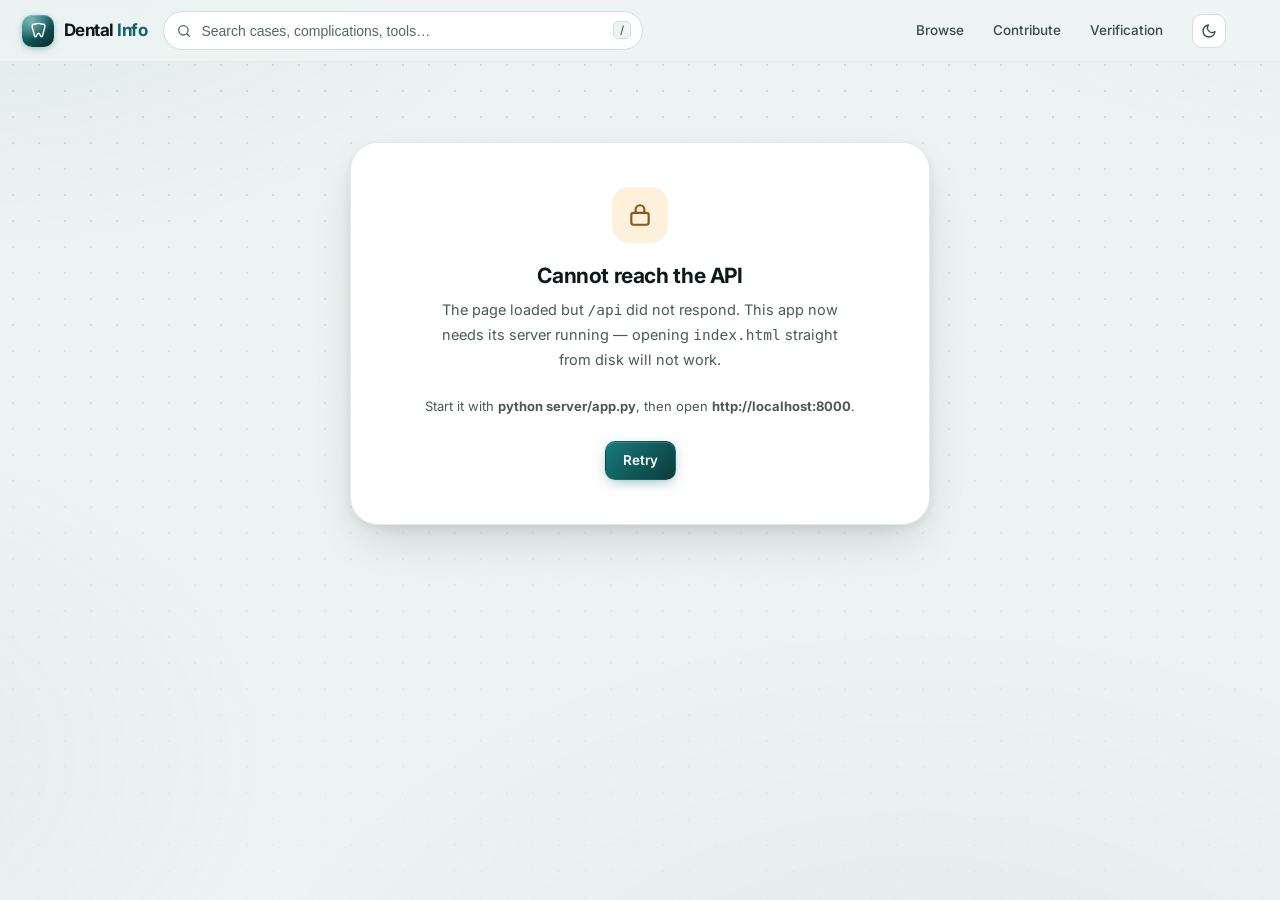
==== commit b76f98d8: "Account addition" ====
--- a/prototype/index.html
+++ b/prototype/index.html
@@ -5,6 +5,12 @@
 <meta name="viewport" content="width=device-width, initial-scale=1">
 <meta name="color-scheme" content="light dark">
 <title>Dental Info — clinical case knowledge base for dentists</title>
+
+<!-- Tab icon: the tooth mark. The inline data-URI copy is the fallback for
+     contexts that will not fetch a sibling file (e.g. some file:// cases). -->
+<link rel="icon" type="image/svg+xml" href="favicon.svg">
+<link rel="alternate icon" type="image/svg+xml" href="data:image/svg+xml,%3Csvg xmlns='http://www.w3.org/2000/svg' viewBox='0 0 24 24'%3E%3Cdefs%3E%3ClinearGradient id='t' x1='0' y1='0' x2='1' y2='1'%3E%3Cstop offset='0' stop-color='%232f9a9d'/%3E%3Cstop offset='.58' stop-color='%230f4f50'/%3E%3Cstop offset='1' stop-color='%2308292a'/%3E%3C/linearGradient%3E%3C/defs%3E%3Crect width='24' height='24' rx='5.5' fill='url(%23t)'/%3E%3Cpath transform='translate(2.6 2.4) scale(0.78)' fill='%23fff' d='M12 3c-2.2 0-3.2 1-5 1S4 3.4 4 6.5c0 3 1 4.6 1.7 7.2.6 2.2.8 6.3 2.6 6.3 1.6 0 1.3-4.5 3.7-4.5s2.1 4.5 3.7 4.5c1.8 0 2-4.1 2.6-6.3C19 11.1 20 9.5 20 6.5 20 3.4 18.8 4 17 4s-2.8-1-5-1z'/%3E%3C/svg%3E">
+<meta name="theme-color" content="#0f4f50">
 
 <!-- Apply the saved theme before first paint so there is no flash -->
 <script>
@@ -53,16 +59,8 @@
     <svg class="sun" viewBox="0 0 24 24" fill="none" stroke="currentColor" stroke-width="2" stroke-linecap="round" stroke-linejoin="round"><circle cx="12" cy="12" r="4.5"/><path d="M12 2v2m0 16v2M2 12h2m16 0h2M4.9 4.9l1.4 1.4m11.4 11.4 1.4 1.4M19.1 4.9l-1.4 1.4M6.3 17.7l-1.4 1.4"/></svg>
   </button>
 
-  <div class="role-switch" title="Demo only — switch role to see permission differences">
-    <span class="role-switch-label">Demo role</span>
-    <select id="roleSelect" aria-label="Demo role">
-      <option value="reader">Read-only user</option>
-      <option value="pending">Verification pending</option>
-      <option value="contributor">Verified contributor</option>
-    </select>
-  </div>
-
-  <div class="avatar" id="avatar" title="Dr. Sanskar Agrawal">SA</div>
+  <!-- real auth state, rendered from /api/me -->
+  <div class="auth-slot" id="authSlot"></div>
 </header>
 
 <!-- ── Routed view ─────────────────────────────────────────────────────── -->
--- a/prototype/styles.css
+++ b/prototype/styles.css
@@ -208,11 +208,15 @@
 
 .role-switch{display:flex;align-items:center;gap:8px;padding-left:15px;border-left:1px solid var(--line)}
 .role-switch-label{font-size:10px;text-transform:uppercase;letter-spacing:.1em;color:var(--ink-4);font-weight:700}
+/* NOTE: no fixed height here — a global height clips the taller form
+   selects, whose own rule adds 10px of vertical padding. The compact
+   height belongs only to the chrome selects, scoped just below. */
 select{
-  height:31px;border:1px solid var(--line-2);border-radius:8px;
-  background:var(--surface);color:var(--ink-2);font-size:12.5px;padding:0 7px;
+  border:1px solid var(--line-2);border-radius:8px;
+  background:var(--surface);color:var(--ink-2);font-size:12.5px;
   transition:border-color .16s;
 }
+.role-switch select,.sort-wrap select{height:31px;padding:0 7px}
 select:hover{border-color:var(--accent)}
 select:focus{outline:none;border-color:var(--accent);box-shadow:var(--sh-glow)}
 .avatar{
@@ -596,6 +600,8 @@
   padding:10px 12px;font:inherit;font-size:14px;color:var(--ink);background:var(--surface);
   transition:border-color .18s, box-shadow .18s;
 }
+/* let the text set the height instead of inheriting the chrome height */
+.field select{height:auto;min-height:44px;line-height:1.4;padding-right:34px}
 .field textarea{min-height:100px;resize:vertical;line-height:1.65}
 .field input:focus,.field textarea:focus,.field select:focus{outline:none;border-color:var(--accent);box-shadow:var(--sh-glow)}
 .field-row{display:grid;grid-template-columns:1fr 1fr;gap:15px}
@@ -771,3 +777,101 @@
 /* the rails read as floating on the plane, so give the sidebar
    headings a touch more presence against the tint */
 .rail-title{color:var(--ink-3)}
+
+/* ── "Other" write-in field, revealed by the Other option ── */
+[hidden]{display:none!important}
+.other-field{
+  margin:12px 0 0;padding:13px 15px;
+  border-left:2px solid var(--accent);border-radius:0 var(--r-md) var(--r-md) 0;
+  background:var(--accent-wash);
+  animation:rise .26s var(--ease) both;
+}
+.other-field label{font-size:12px}
+.other-field .hint{margin-bottom:0}
+.other-field input[type=text]{background:var(--surface)}
+
+/* ============================================================
+   Auth: top-bar account control, login screen, destructive
+   actions. Added when the app moved onto a real database.
+   ============================================================ */
+
+.auth-slot{display:flex;align-items:center;gap:10px;flex-shrink:0;
+  padding-left:15px;border-left:1px solid var(--line)}
+.account{display:flex;align-items:center;gap:10px}
+.account-meta{display:flex;flex-direction:column;align-items:flex-end;line-height:1.25}
+.account-name{font-size:12.5px;font-weight:600;white-space:nowrap}
+.account-role{font-size:10px;font-weight:700;text-transform:uppercase;letter-spacing:.08em;color:var(--ink-4)}
+.account-role.is-admin{color:var(--accent)}
+
+/* ── Login ─────────────────────────────────────────────── */
+.login-wrap{display:grid;place-items:center;min-height:72vh;padding:20px}
+.login-card{
+  width:100%;max-width:404px;background:var(--surface);
+  border:1px solid var(--line);border-radius:var(--r-2xl);
+  padding:34px 32px;box-shadow:var(--sh-3);animation:rise .45s var(--ease) both;
+}
+.login-mark{
+  width:46px;height:46px;border-radius:14px;display:grid;place-items:center;
+  color:#fff;margin-bottom:18px;
+  background:linear-gradient(145deg,var(--t-500),var(--t-800) 60%,var(--t-950));
+  box-shadow:0 4px 14px -4px rgba(19,99,102,.5), inset 0 1px 0 rgba(255,255,255,.2);
+}
+.login-mark svg{width:26px;height:26px}
+.login-card h1{font-size:23px;margin-bottom:5px}
+.login-sub{color:var(--ink-3);font-size:13.5px;margin:0 0 24px}
+.login-card .field input[type=text],.login-card .field input[type=password]{
+  width:100%;border:1px solid var(--line-2);border-radius:10px;
+  padding:10px 12px;font:inherit;font-size:14px;
+  color:var(--ink);background:var(--surface);
+  transition:border-color .18s, box-shadow .18s;
+}
+.login-card .field input:focus{outline:none;border-color:var(--accent);box-shadow:var(--sh-glow)}
+.login-error{
+  margin:0 0 14px;padding:9px 12px;border-radius:9px;font-size:13px;font-weight:500;
+  background:var(--rose-100);color:var(--rose-700);border:1px solid var(--rose-700);
+}
+.login-hint{margin-top:22px;padding-top:19px;border-top:1px solid var(--line)}
+.login-hint p{margin:0 0 9px;font-size:12px;color:var(--ink-3)}
+.login-hint code{
+  font-family:ui-monospace,Menlo,Consolas,monospace;font-size:11.5px;
+  background:var(--surface-2);border:1px solid var(--line);
+  padding:1px 5px;border-radius:4px;
+}
+.login-accounts{display:flex;gap:7px;flex-wrap:wrap}
+.acct-chip{
+  padding:5px 11px;border:1px solid var(--line-2);border-radius:99px;
+  background:var(--surface);font-size:12px;font-weight:500;color:var(--ink-2);
+  transition:all .16s var(--ease);
+}
+.acct-chip:hover{border-color:var(--accent);color:var(--accent-ink);transform:translateY(-1px)}
+
+/* ── Destructive action ────────────────────────────────── */
+.btn-danger{
+  background:var(--surface);border-color:var(--rose-700);color:var(--rose-700);
+}
+.btn-danger:hover{background:var(--rose-100);transform:translateY(-1.5px)}
+.btn-danger svg{width:15px;height:15px}
+.panel-note{margin:9px 0 0;font-size:11.5px;color:var(--ink-4);line-height:1.5}
+
+/* ── Dev-mode notice ──────────────────────────────────── */
+.panel.dev-note{
+  margin-bottom:14px;background:var(--amber-100);border-color:var(--amber-700);
+}
+.panel.dev-note h4{color:var(--amber-700)}
+.panel.dev-note p{margin:0;font-size:12.5px;color:var(--ink-2);line-height:1.6}
+.panel.dev-note code{
+  font-family:ui-monospace,Menlo,Consolas,monospace;font-size:11.5px;
+  background:var(--surface);border:1px solid var(--line);padding:1px 5px;border-radius:4px;
+}
+
+/* marks which role row is the signed-in account */
+.kv-row .yes{
+  font-size:9.5px;font-weight:700;text-transform:uppercase;letter-spacing:.07em;
+  background:var(--accent);color:var(--surface);
+  padding:1px 6px;border-radius:99px;margin-left:5px;
+}
+
+@media (max-width:860px){
+  .account-meta{display:none}
+  .auth-slot{padding-left:8px;border-left:0}
+}
